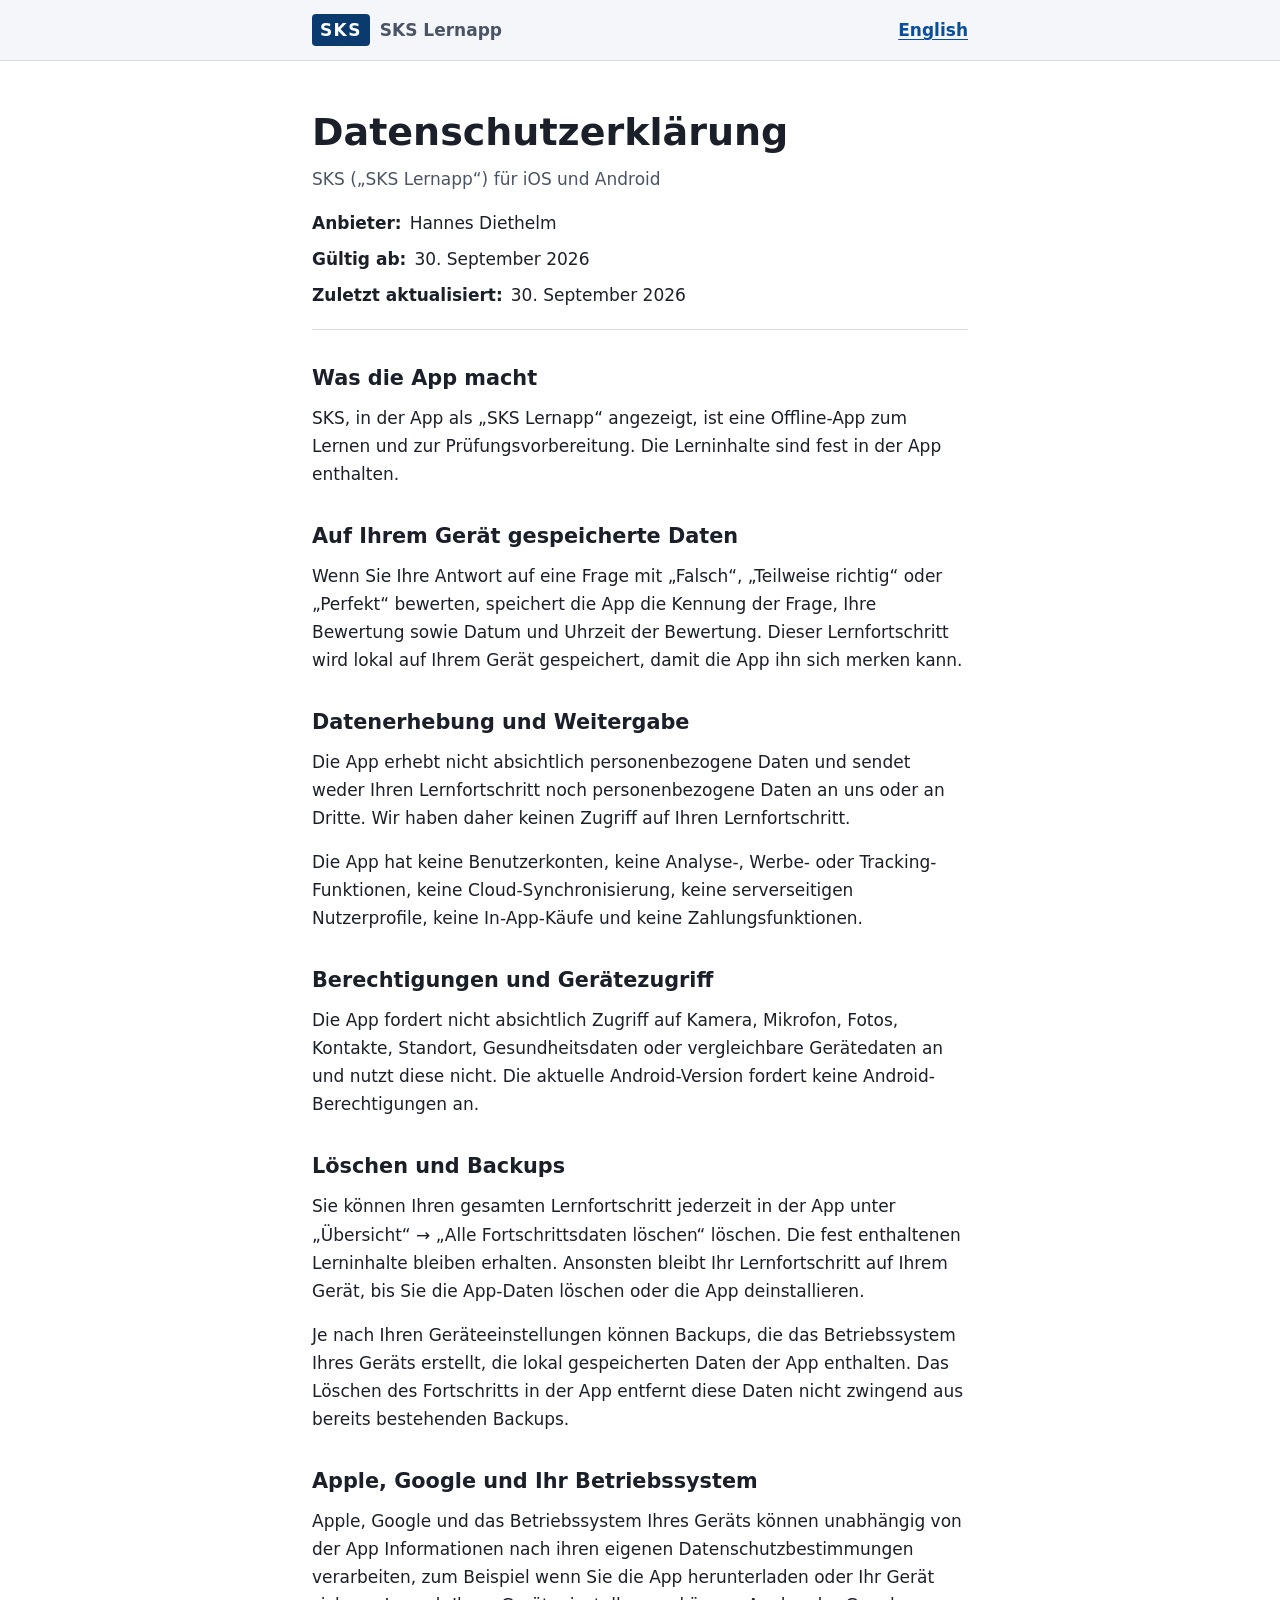
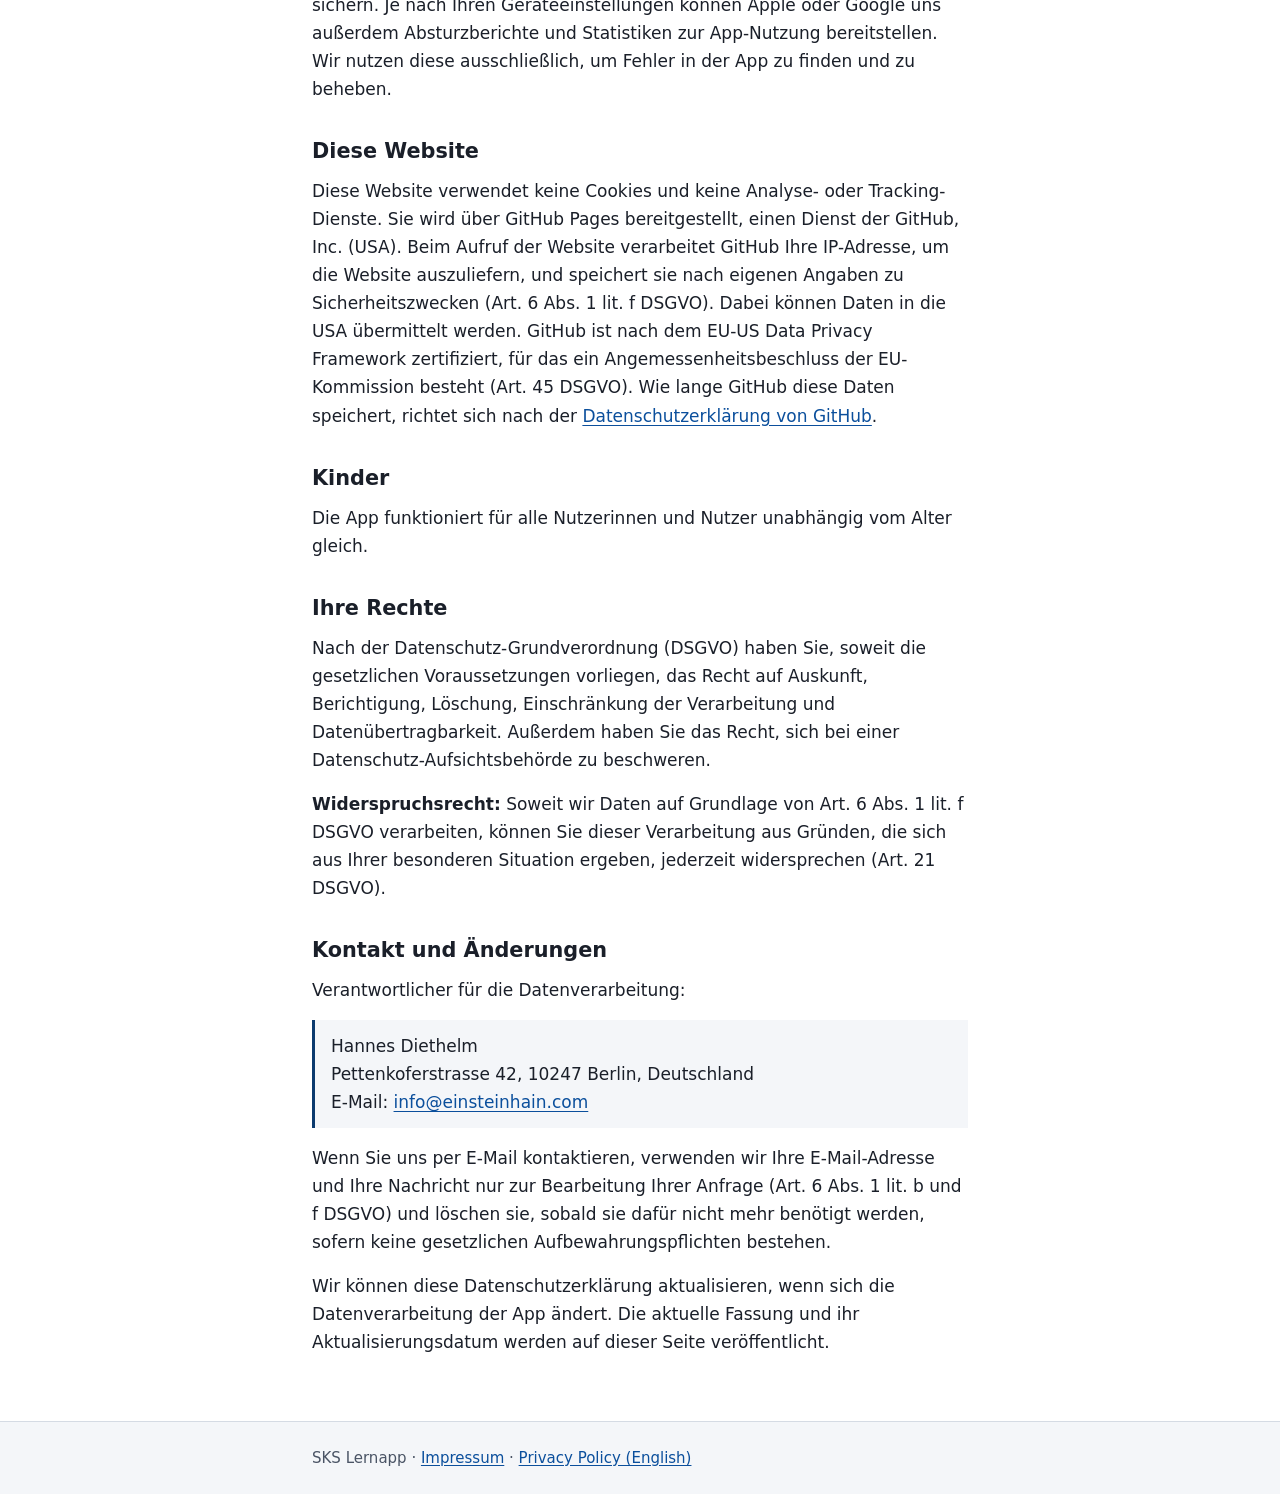
==== datenschutz/index.html @ 42d73af1 "new email contact" ====
<!doctype html>
<html lang="de">
<head>
  <meta charset="utf-8">
  <meta name="viewport" content="width=device-width, initial-scale=1">
  <meta http-equiv="Content-Security-Policy" content="default-src 'none'; style-src 'self'; img-src 'self'; base-uri 'none'; form-action 'none'">
  <meta name="referrer" content="no-referrer">
  <meta name="color-scheme" content="light dark">
  <title>Datenschutzerklärung – SKS Lernapp</title>
  <meta name="description" content="Datenschutzerklärung der SKS Lernapp (SKS) für iOS und Android, einer Offline-Lern-App, die den Lernfortschritt nur lokal auf dem Gerät speichert.">
  <link rel="canonical" href="https://einsteinhain.com/sks/datenschutz/">
  <link rel="alternate" hreflang="de" href="https://einsteinhain.com/sks/datenschutz/">
  <link rel="alternate" hreflang="en" href="https://einsteinhain.com/sks/privacy-policy/">
  <link rel="alternate" hreflang="x-default" href="https://einsteinhain.com/sks/datenschutz/">
  <link rel="icon" type="image/png" sizes="32x32" href="../icons/favicon-32.png">
  <link rel="icon" type="image/png" sizes="192x192" href="../icons/icon-192.png">
  <link rel="apple-touch-icon" href="../icons/apple-touch-icon.png">
  <link rel="stylesheet" href="../css/styles.css">
</head>
<body>
  <a class="skip-link" href="#main">Zum Inhalt springen</a>

  <header class="site-header">
    <div class="container header-row">
      <p class="brand"><span class="brand-mark">SKS</span> <span class="brand-name">SKS Lernapp</span></p>
      <a class="lang-link" href="../privacy-policy/" hreflang="en" lang="en">English</a>
    </div>
  </header>

  <main id="main" class="container">
    <article>
      <header class="doc-header">
        <h1>Datenschutzerklärung</h1>
        <p class="doc-subtitle">SKS („SKS Lernapp“) für iOS und Android</p>
        <dl class="doc-meta">
          <div>
            <dt>Anbieter</dt>
            <dd>Hannes Diethelm</dd>
          </div>
          <div>
            <dt>Gültig ab</dt>
            <dd><time datetime="2026-09-30">30. September 2026</time></dd>
          </div>
          <div>
            <dt>Zuletzt aktualisiert</dt>
            <dd><time datetime="2026-09-30">30. September 2026</time></dd>
          </div>
        </dl>
      </header>

      <section id="app" aria-labelledby="app-heading">
        <h2 id="app-heading">Was die App macht</h2>
        <p>SKS, in der App als „SKS Lernapp“ angezeigt, ist eine Offline-App zum Lernen und zur Prüfungsvorbereitung. Die Lerninhalte sind fest in der App enthalten.</p>
      </section>

      <section id="gespeicherte-daten" aria-labelledby="gespeicherte-daten-heading">
        <h2 id="gespeicherte-daten-heading">Auf Ihrem Gerät gespeicherte Daten</h2>
        <p>Wenn Sie Ihre Antwort auf eine Frage mit „Falsch“, „Teilweise richtig“ oder „Perfekt“ bewerten, speichert die App die Kennung der Frage, Ihre Bewertung sowie Datum und Uhrzeit der Bewertung. Dieser Lernfortschritt wird lokal auf Ihrem Gerät gespeichert, damit die App ihn sich merken kann.</p>
      </section>

      <section id="erhebung" aria-labelledby="erhebung-heading">
        <h2 id="erhebung-heading">Datenerhebung und Weitergabe</h2>
        <p>Die App erhebt nicht absichtlich personenbezogene Daten und sendet weder Ihren Lernfortschritt noch personenbezogene Daten an uns oder an Dritte. Wir haben daher keinen Zugriff auf Ihren Lernfortschritt.</p>
        <p>Die App hat keine Benutzerkonten, keine Analyse-, Werbe- oder Tracking-Funktionen, keine Cloud-Synchronisierung, keine serverseitigen Nutzerprofile, keine In-App-Käufe und keine Zahlungsfunktionen.</p>
      </section>

      <section id="berechtigungen" aria-labelledby="berechtigungen-heading">
        <h2 id="berechtigungen-heading">Berechtigungen und Gerätezugriff</h2>
        <p>Die App fordert nicht absichtlich Zugriff auf Kamera, Mikrofon, Fotos, Kontakte, Standort, Gesundheitsdaten oder vergleichbare Gerätedaten an und nutzt diese nicht. Die aktuelle Android-Version fordert keine Android-Berechtigungen an.</p>
      </section>

      <section id="loeschen" aria-labelledby="loeschen-heading">
        <h2 id="loeschen-heading">Löschen und Backups</h2>
        <p>Sie können Ihren gesamten Lernfortschritt jederzeit in der App unter „Übersicht“ → „Alle Fortschrittsdaten löschen“ löschen. Die fest enthaltenen Lerninhalte bleiben erhalten. Ansonsten bleibt Ihr Lernfortschritt auf Ihrem Gerät, bis Sie die App-Daten löschen oder die App deinstallieren.</p>
        <p>Je nach Ihren Geräteeinstellungen können Backups, die das Betriebssystem Ihres Geräts erstellt, die lokal gespeicherten Daten der App enthalten. Das Löschen des Fortschritts in der App entfernt diese Daten nicht zwingend aus bereits bestehenden Backups.</p>
      </section>

      <section id="plattformen" aria-labelledby="plattformen-heading">
        <h2 id="plattformen-heading">Apple, Google und Ihr Betriebssystem</h2>
        <p>Apple, Google und das Betriebssystem Ihres Geräts können unabhängig von der App Informationen nach ihren eigenen Datenschutzbestimmungen verarbeiten, zum Beispiel wenn Sie die App herunterladen oder Ihr Gerät sichern. Je nach Ihren Geräteeinstellungen können Apple oder Google uns außerdem Absturzberichte und Statistiken zur App-Nutzung bereitstellen. Wir nutzen diese ausschließlich, um Fehler in der App zu finden und zu beheben.</p>
      </section>

      <section id="website" aria-labelledby="website-heading">
        <h2 id="website-heading">Diese Website</h2>
        <p>Diese Website verwendet keine Cookies und keine Analyse- oder Tracking-Dienste. Sie wird über GitHub Pages bereitgestellt, einen Dienst der GitHub, Inc. (USA). Beim Aufruf der Website verarbeitet GitHub Ihre IP-Adresse, um die Website auszuliefern, und speichert sie nach eigenen Angaben zu Sicherheitszwecken (Art. 6 Abs. 1 lit. f DSGVO). Dabei können Daten in die USA übermittelt werden. GitHub ist nach dem EU-US Data Privacy Framework zertifiziert, für das ein Angemessenheitsbeschluss der EU-Kommission besteht (Art. 45 DSGVO). Wie lange GitHub diese Daten speichert, richtet sich nach der <a href="https://docs.github.com/de/site-policy/privacy-policies/github-general-privacy-statement" hreflang="de">Datenschutzerklärung von GitHub</a>.</p>
      </section>

      <section id="kinder" aria-labelledby="kinder-heading">
        <h2 id="kinder-heading">Kinder</h2>
        <p>Die App funktioniert für alle Nutzerinnen und Nutzer unabhängig vom Alter gleich.</p>
      </section>

      <section id="rechte" aria-labelledby="rechte-heading">
        <h2 id="rechte-heading">Ihre Rechte</h2>
        <p>Nach der Datenschutz-Grundverordnung (DSGVO) haben Sie, soweit die gesetzlichen Voraussetzungen vorliegen, das Recht auf Auskunft, Berichtigung, Löschung, Einschränkung der Verarbeitung und Datenübertragbarkeit. Außerdem haben Sie das Recht, sich bei einer Datenschutz-Aufsichtsbehörde zu beschweren.</p>
        <p><strong>Widerspruchsrecht:</strong> Soweit wir Daten auf Grundlage von Art. 6 Abs. 1 lit. f DSGVO verarbeiten, können Sie dieser Verarbeitung aus Gründen, die sich aus Ihrer besonderen Situation ergeben, jederzeit widersprechen (Art. 21 DSGVO).</p>
      </section>

      <section id="kontakt" aria-labelledby="kontakt-heading">
        <h2 id="kontakt-heading">Kontakt und Änderungen</h2>
        <p>Verantwortlicher für die Datenverarbeitung:</p>
        <address>
          Hannes Diethelm<br>
          Pettenkoferstrasse 42, 10247 Berlin, Deutschland<br>
          E-Mail: <a href="mailto:info@einsteinhain.com">info@einsteinhain.com</a>
        </address>
        <p>Wenn Sie uns per E-Mail kontaktieren, verwenden wir Ihre E-Mail-Adresse und Ihre Nachricht nur zur Bearbeitung Ihrer Anfrage (Art. 6 Abs. 1 lit. b und f DSGVO) und löschen sie, sobald sie dafür nicht mehr benötigt werden, sofern keine gesetzlichen Aufbewahrungspflichten bestehen.</p>
        <p>Wir können diese Datenschutzerklärung aktualisieren, wenn sich die Datenverarbeitung der App ändert. Die aktuelle Fassung und ihr Aktualisierungsdatum werden auf dieser Seite veröffentlicht.</p>
      </section>
    </article>
  </main>

  <footer class="site-footer">
    <div class="container">
      <p>SKS Lernapp · <a href="../impressum/">Impressum</a> · <a href="../privacy-policy/" hreflang="en" lang="en">Privacy Policy (English)</a></p>
    </div>
  </footer>
</body>
</html>
---- css/styles.css ----
/* SKS privacy-policy site: system fonts only, no external resources. */

:root {
  --bg: #ffffff;
  --surface: #f4f6f9;
  --text: #1a1f29;
  --muted: #4a5465;
  --border: #d5dbe4;
  --accent: #0b3a6e;
  --accent-contrast: #ffffff;
  --link: #0b4f9c;
  --focus: #b35c00;
  --placeholder-bg: #fff1a8;
  --placeholder-text: #3d3100;
  color-scheme: light dark;
}

@media (prefers-color-scheme: dark) {
  :root {
    --bg: #11151c;
    --surface: #1a2029;
    --text: #e6e9ef;
    --muted: #a9b2c1;
    --border: #2e3744;
    --accent: #8fbef2;
    --accent-contrast: #0b1522;
    --link: #9cc8ff;
    --focus: #ffb35c;
    --placeholder-bg: #5a4a00;
    --placeholder-text: #fff6c4;
  }
}

*,
*::before,
*::after {
  box-sizing: border-box;
}

html {
  -webkit-text-size-adjust: 100%;
  text-size-adjust: 100%;
}

body {
  margin: 0;
  background: var(--bg);
  color: var(--text);
  font-family: system-ui, -apple-system, "Segoe UI", Roboto, "Helvetica Neue", Arial, sans-serif;
  font-size: 1.0625rem;
  line-height: 1.65;
  overflow-wrap: break-word;
}

.container {
  width: 100%;
  max-width: 44rem;
  margin: 0 auto;
  padding: 0 1rem;
}

/* Skip link */
.skip-link {
  position: absolute;
  left: 1rem;
  top: -3rem;
  padding: 0.5rem 0.75rem;
  background: var(--accent);
  color: var(--accent-contrast);
  border-radius: 0.25rem;
  z-index: 10;
}

.skip-link:focus {
  top: 0.5rem;
}

/* Header */
.site-header {
  border-bottom: 1px solid var(--border);
  background: var(--surface);
}

.header-row {
  display: flex;
  align-items: center;
  justify-content: space-between;
  gap: 1rem;
}

.lang-link {
  font-weight: 600;
  padding: 0.5rem 0;
}

.doc-note {
  margin: 1rem 0 0;
  color: var(--muted);
  font-size: 0.9375rem;
}

.brand {
  margin: 0;
  padding: 0.875rem 0;
  display: flex;
  align-items: center;
  gap: 0.625rem;
  font-weight: 600;
}

.brand-mark {
  display: inline-block;
  padding: 0.125rem 0.5rem;
  border-radius: 0.25rem;
  background: var(--accent);
  color: var(--accent-contrast);
  letter-spacing: 0.08em;
  font-weight: 700;
}

.brand-name {
  color: var(--muted);
}

/* Document (main.container so .container's padding reset doesn't override it) */
main.container {
  padding-top: 2rem;
  padding-bottom: 3rem;
}

h1,
h2 {
  line-height: 1.25;
  color: var(--text);
}

h1 {
  font-size: 2rem;
  margin: 0 0 0.5rem;
}

h2 {
  font-size: 1.3rem;
  margin: 2.25rem 0 0.75rem;
  scroll-margin-top: 1rem;
}

p,
ul,
ol,
address {
  margin: 0 0 1rem;
}

ul,
ol {
  padding-left: 1.5rem;
}

li + li {
  margin-top: 0.25rem;
}

address {
  font-style: normal;
  padding: 0.75rem 1rem;
  border-left: 3px solid var(--accent);
  background: var(--surface);
}

a {
  color: var(--link);
  text-underline-offset: 0.15em;
}

a:focus-visible {
  outline: 3px solid var(--focus);
  outline-offset: 2px;
  border-radius: 2px;
}

.doc-header {
  padding-bottom: 1.25rem;
  border-bottom: 1px solid var(--border);
}

.doc-subtitle {
  color: var(--muted);
}

.doc-meta {
  display: grid;
  gap: 0.5rem;
  margin: 1rem 0 0;
}

.doc-meta div {
  display: flex;
  flex-wrap: wrap;
  gap: 0 0.5rem;
}

.doc-meta dt {
  font-weight: 600;
}

.doc-meta dt::after {
  content: ":";
}

.doc-meta dd {
  margin: 0;
}

/* Placeholders that must be replaced before publication */
mark.placeholder {
  background: var(--placeholder-bg);
  color: var(--placeholder-text);
  padding: 0 0.25em;
  border-radius: 0.2em;
  font-weight: 600;
}

/* Footer */
.site-footer {
  border-top: 1px solid var(--border);
  background: var(--surface);
  color: var(--muted);
  font-size: 0.9375rem;
  padding: 1.25rem 0;
}

.site-footer p {
  margin: 0.25rem 0;
}

/* Landing page */
.landing-icon {
  display: block;
  width: 96px;
  height: 96px;
  margin-bottom: 1rem;
  border-radius: 22px;
}

.link-list {
  list-style: none;
  margin: 1.5rem 0 0;
  padding: 0;
}

.link-list li {
  padding: 1rem 1.25rem;
  background: var(--surface);
  border: 1px solid var(--border);
  border-radius: 0.375rem;
}

.link-list li + li {
  margin-top: 0.75rem;
}

.link-list a {
  display: block;
  font-size: 1.125rem;
  font-weight: 600;
}

.link-list span {
  color: var(--muted);
  font-size: 0.9375rem;
}

/* Larger screens */
@media (min-width: 40rem) {
  .container {
    padding: 0 1.5rem;
  }

  h1 {
    font-size: 2.375rem;
  }

  main.container {
    padding-top: 3rem;
  }
}

@media print {
  .site-header,
  .skip-link {
    display: none;
  }

  body {
    font-size: 11pt;
    color: #000;
    background: #fff;
  }
}
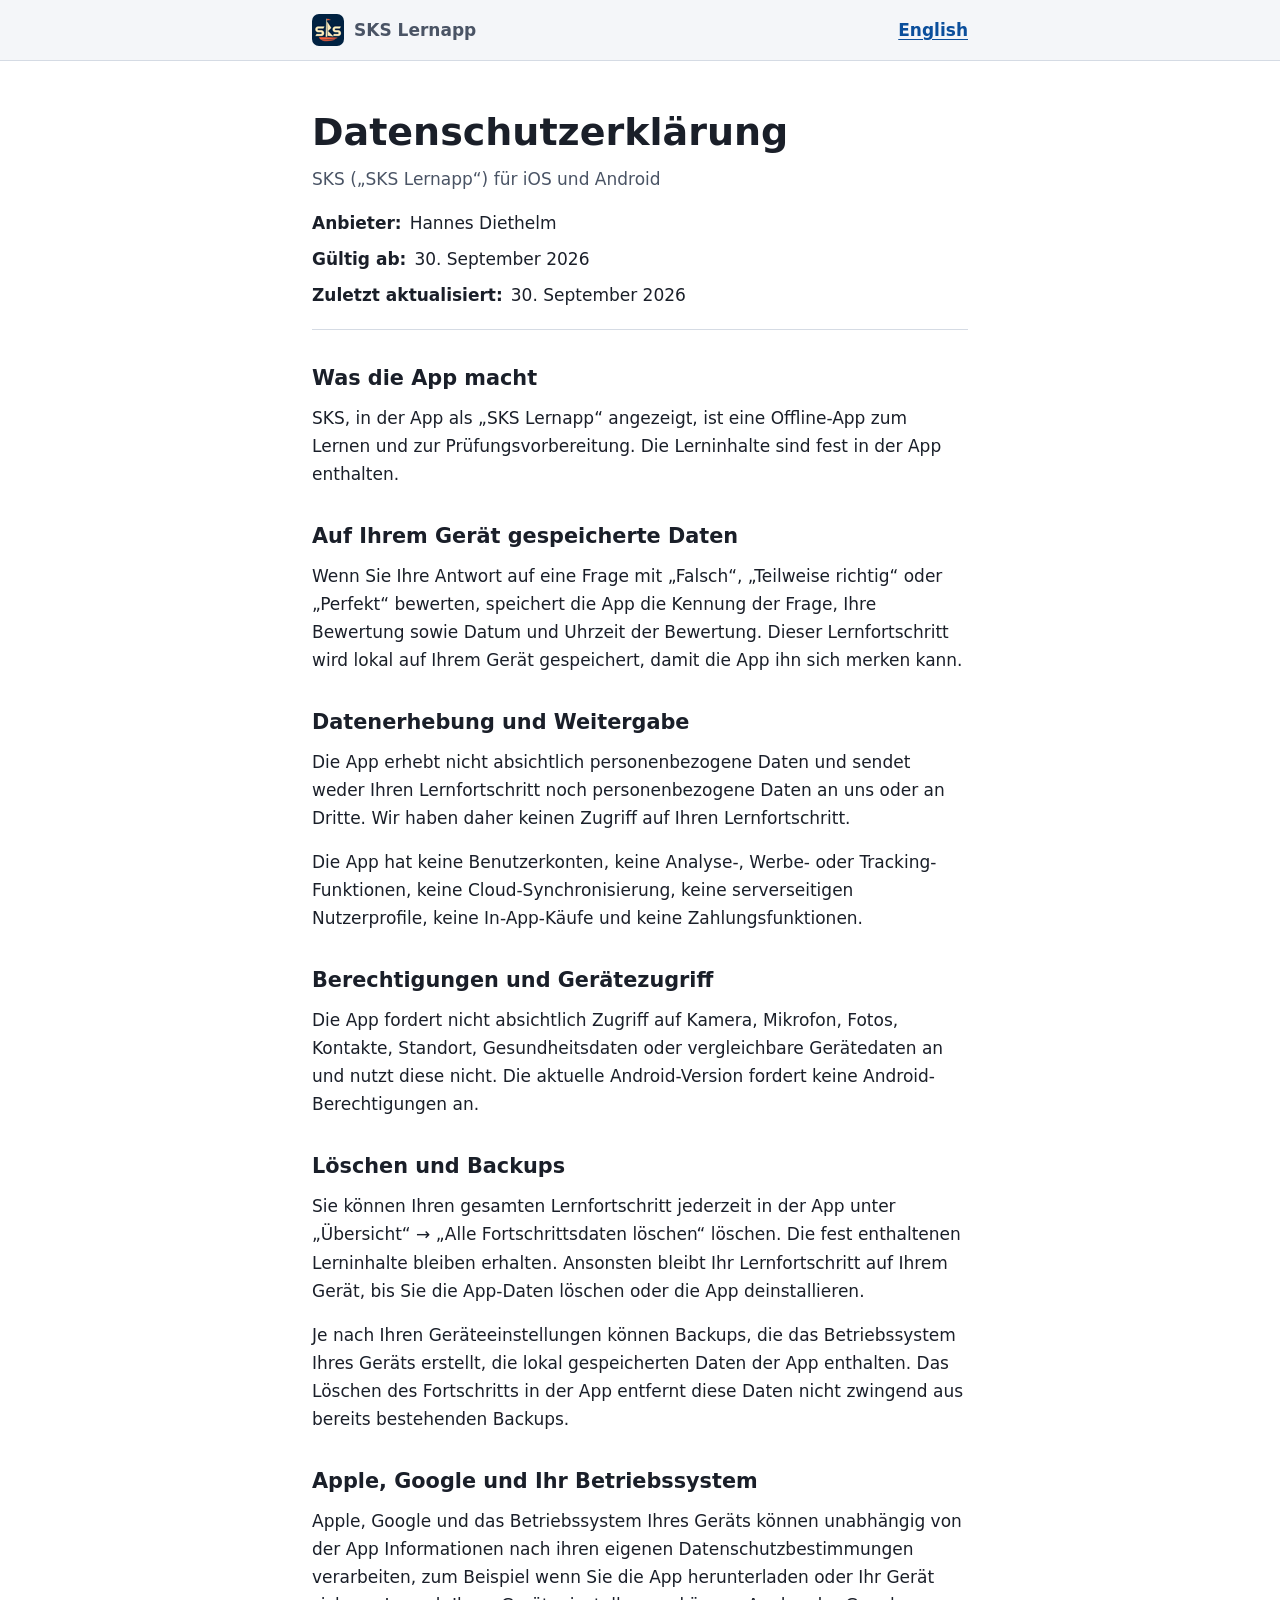
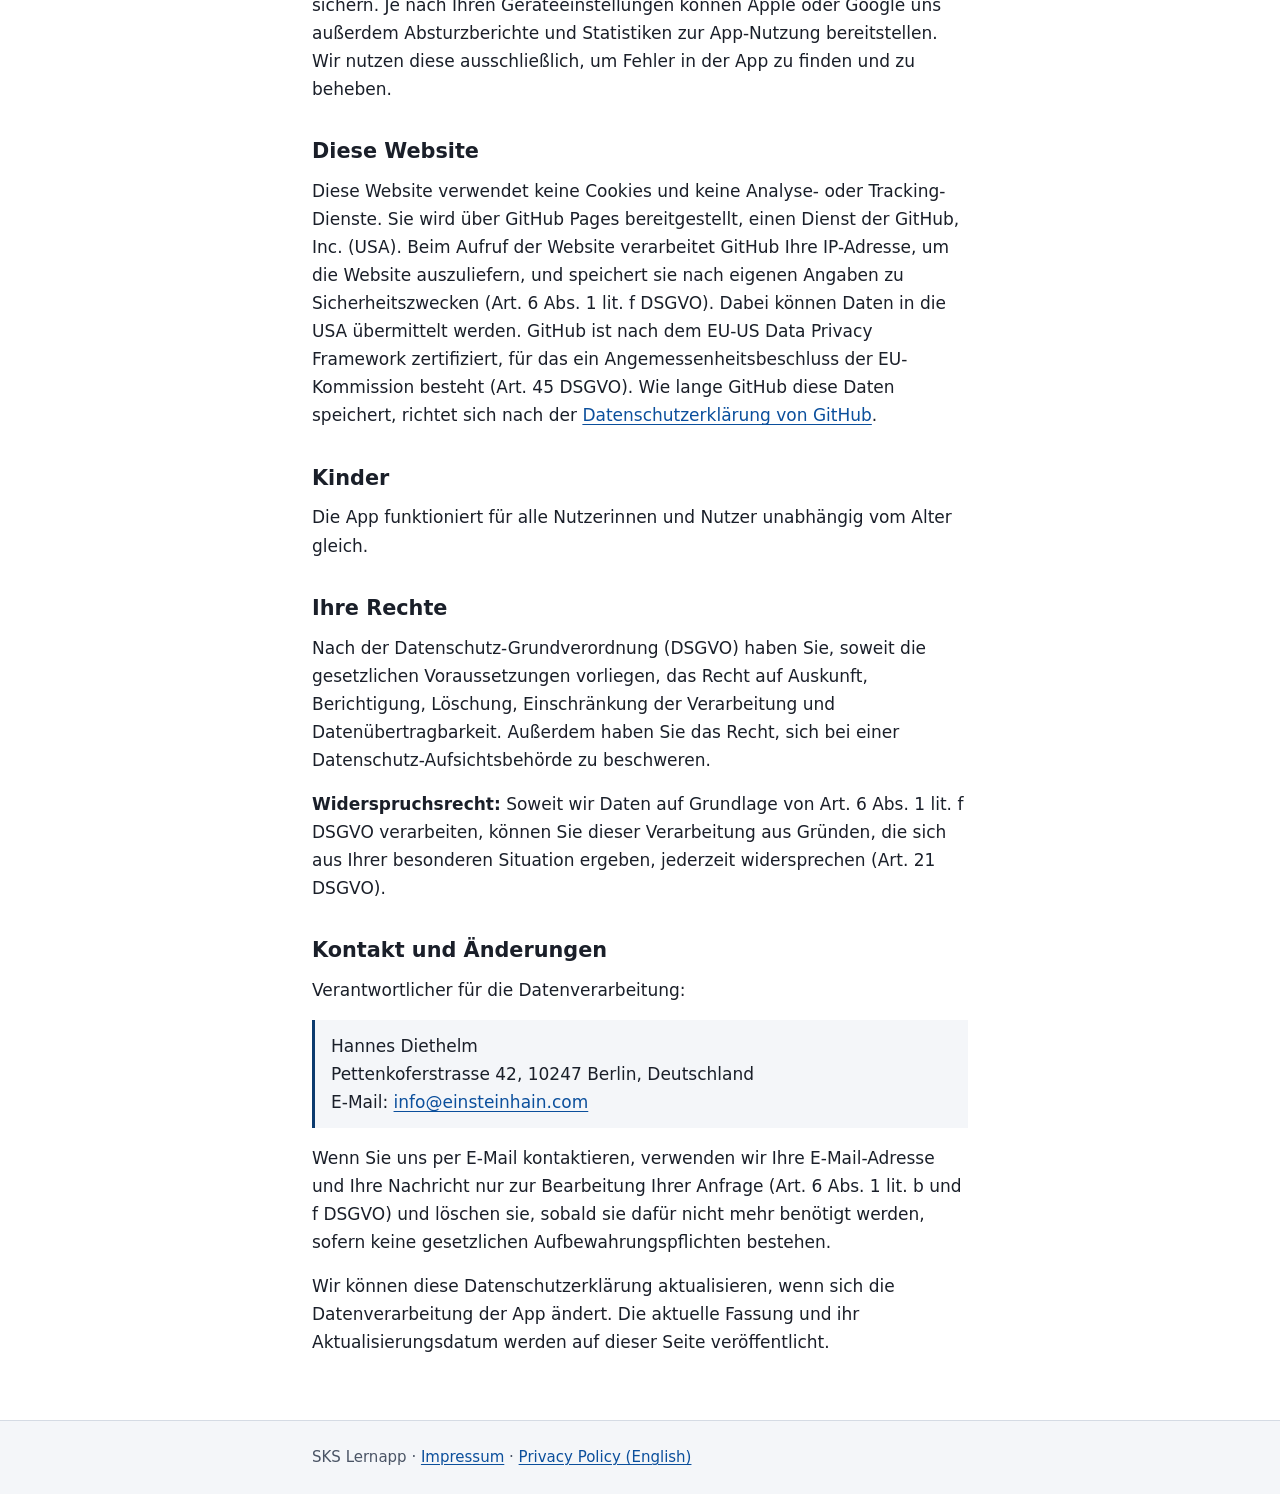
==== commit 2209efc8: "change logo and landing page" ====
--- a/datenschutz/index.html
+++ b/datenschutz/index.html
@@ -22,7 +22,7 @@
 
   <header class="site-header">
     <div class="container header-row">
-      <p class="brand"><span class="brand-mark">SKS</span> <span class="brand-name">SKS Lernapp</span></p>
+      <p class="brand"><img class="brand-logo" src="../icons/favicon-32.png" srcset="../icons/favicon-32.png 1x, ../icons/icon-192.png 2x" width="32" height="32" alt=""> <span class="brand-name">SKS Lernapp</span></p>
       <a class="lang-link" href="../privacy-policy/" hreflang="en" lang="en">English</a>
     </div>
   </header>
--- a/css/styles.css
+++ b/css/styles.css
@@ -108,14 +108,11 @@
   font-weight: 600;
 }
 
-.brand-mark {
-  display: inline-block;
-  padding: 0.125rem 0.5rem;
-  border-radius: 0.25rem;
-  background: var(--accent);
-  color: var(--accent-contrast);
-  letter-spacing: 0.08em;
-  font-weight: 700;
+.brand-logo {
+  display: block;
+  width: 32px;
+  height: 32px;
+  border-radius: 7px;
 }
 
 .brand-name {
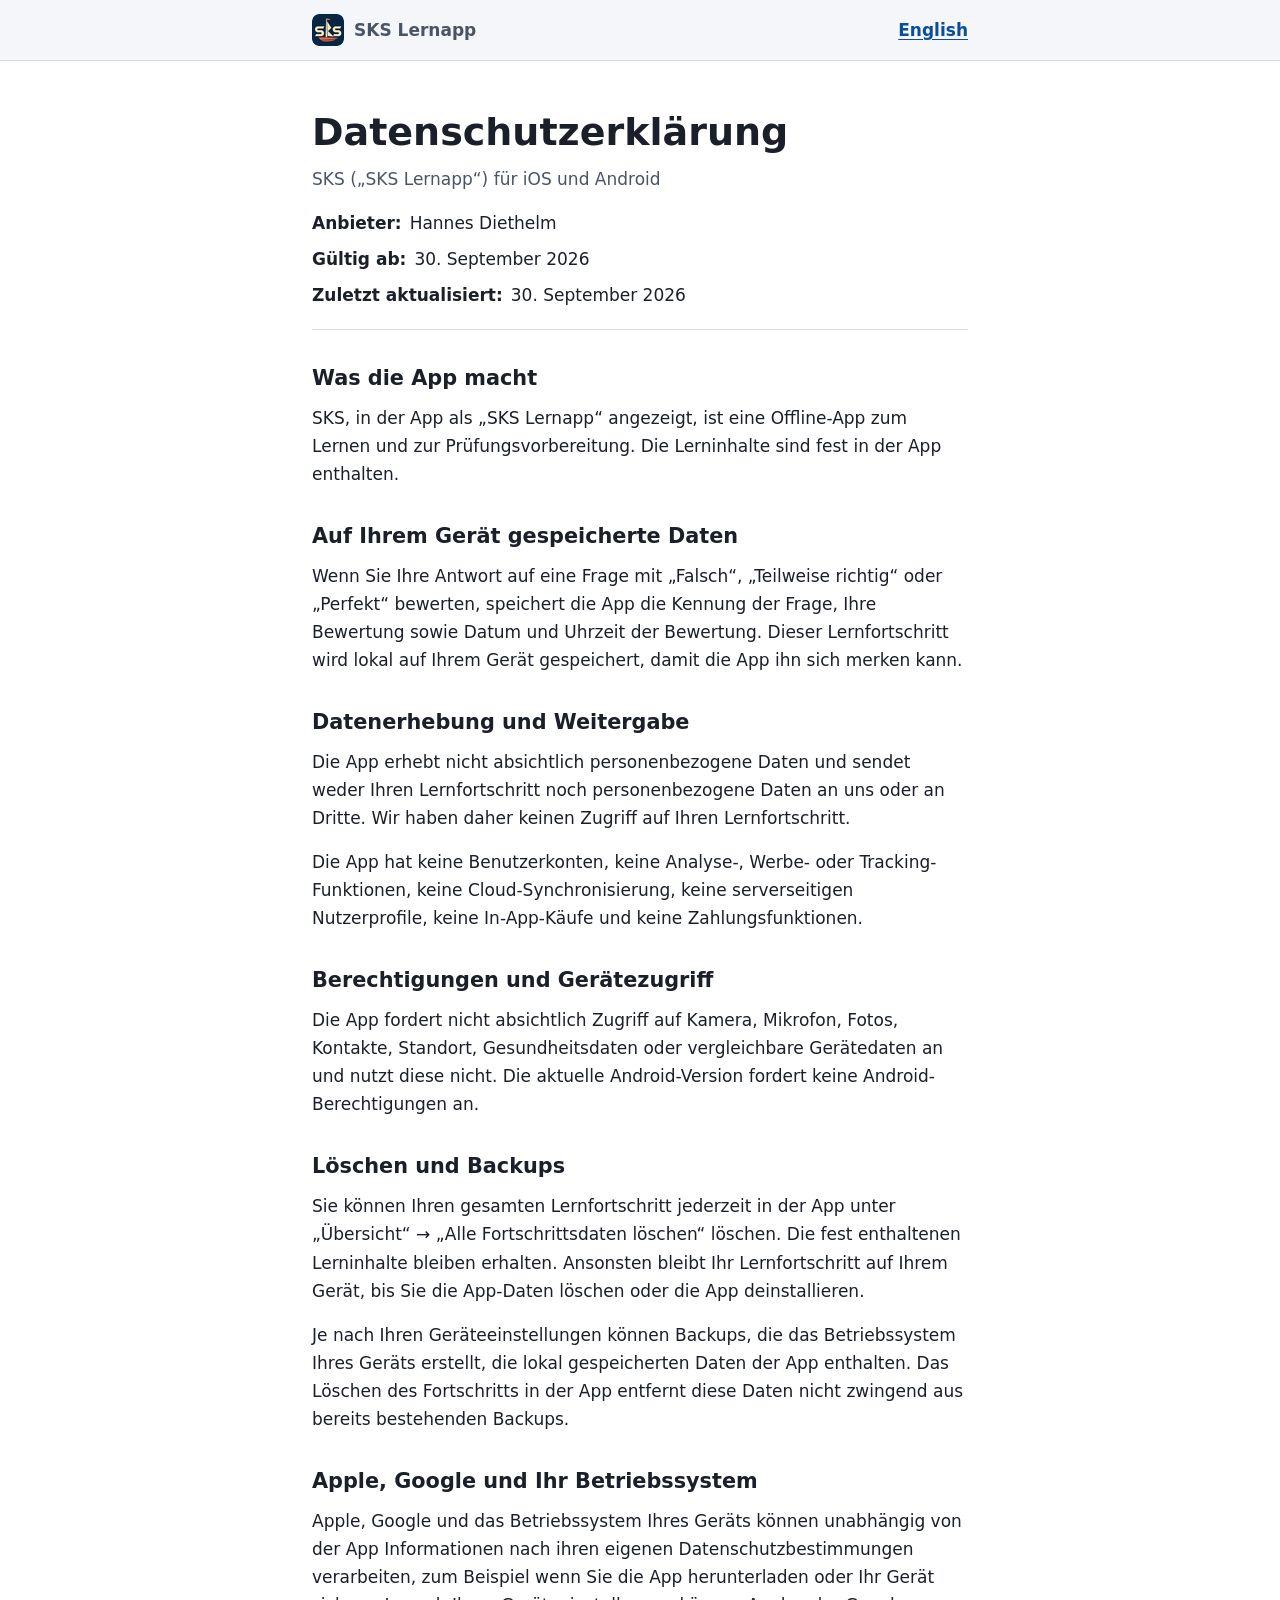
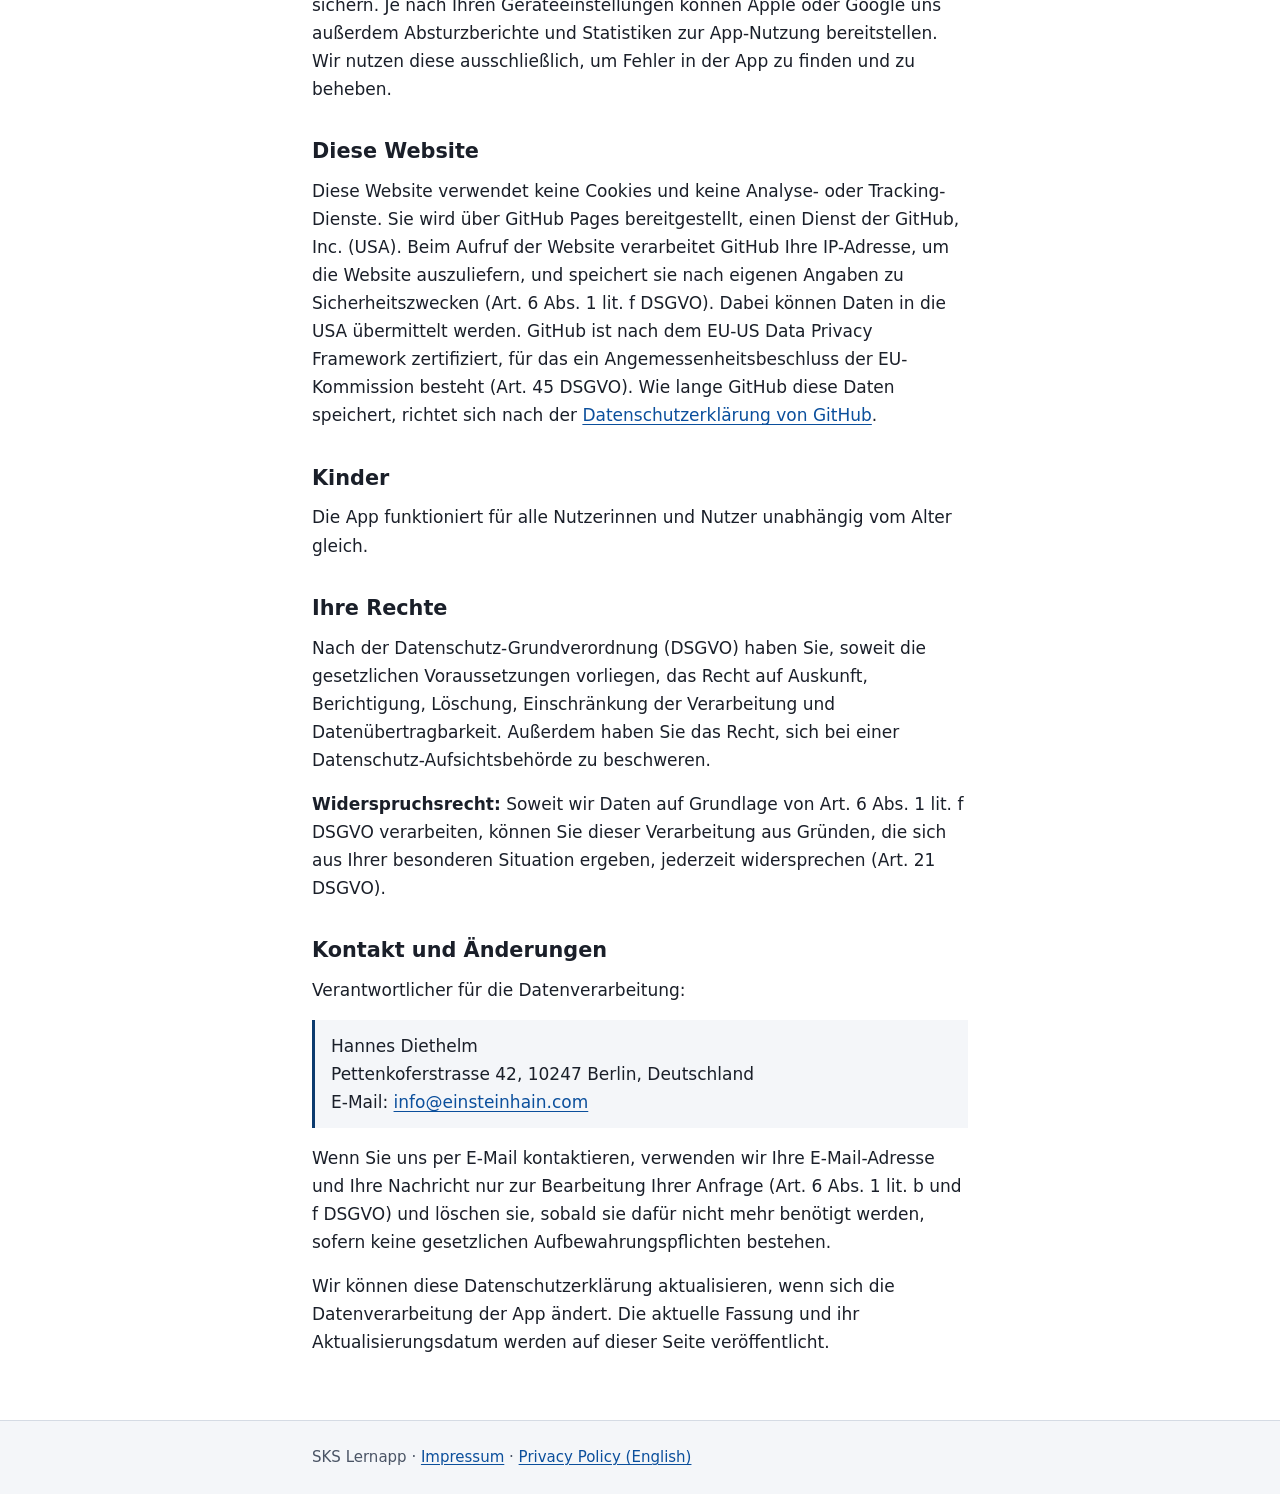
==== commit f10aa8c3: "Use rounded favicons with transparent corners for browser tabs Co-Authored-By: Claude Opus 5.5 <nore" ====
--- a/datenschutz/index.html
+++ b/datenschutz/index.html
@@ -13,7 +13,7 @@
   <link rel="alternate" hreflang="en" href="https://einsteinhain.com/sks/privacy-policy/">
   <link rel="alternate" hreflang="x-default" href="https://einsteinhain.com/sks/datenschutz/">
   <link rel="icon" type="image/png" sizes="32x32" href="../icons/favicon-32.png">
-  <link rel="icon" type="image/png" sizes="192x192" href="../icons/icon-192.png">
+  <link rel="icon" type="image/png" sizes="16x16" href="../icons/favicon-16.png">
   <link rel="apple-touch-icon" href="../icons/apple-touch-icon.png">
   <link rel="stylesheet" href="../css/styles.css">
 </head>
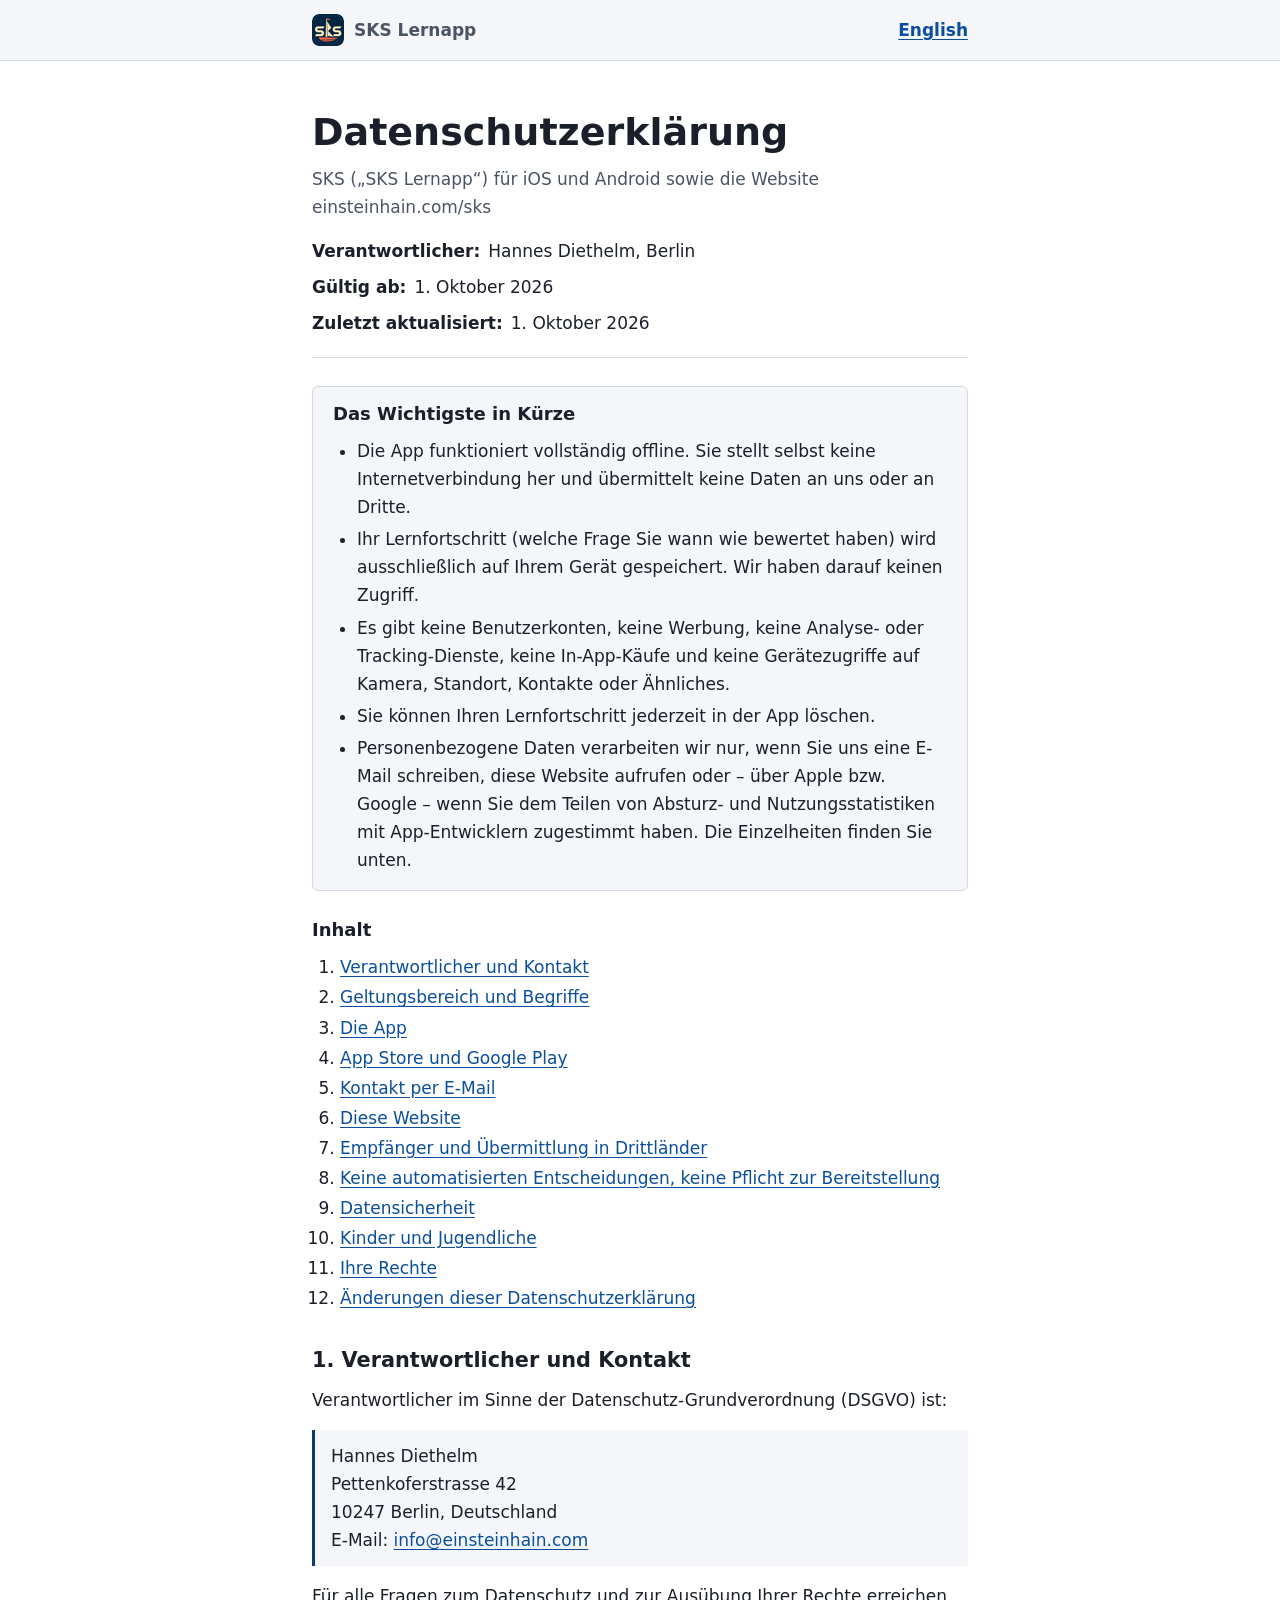
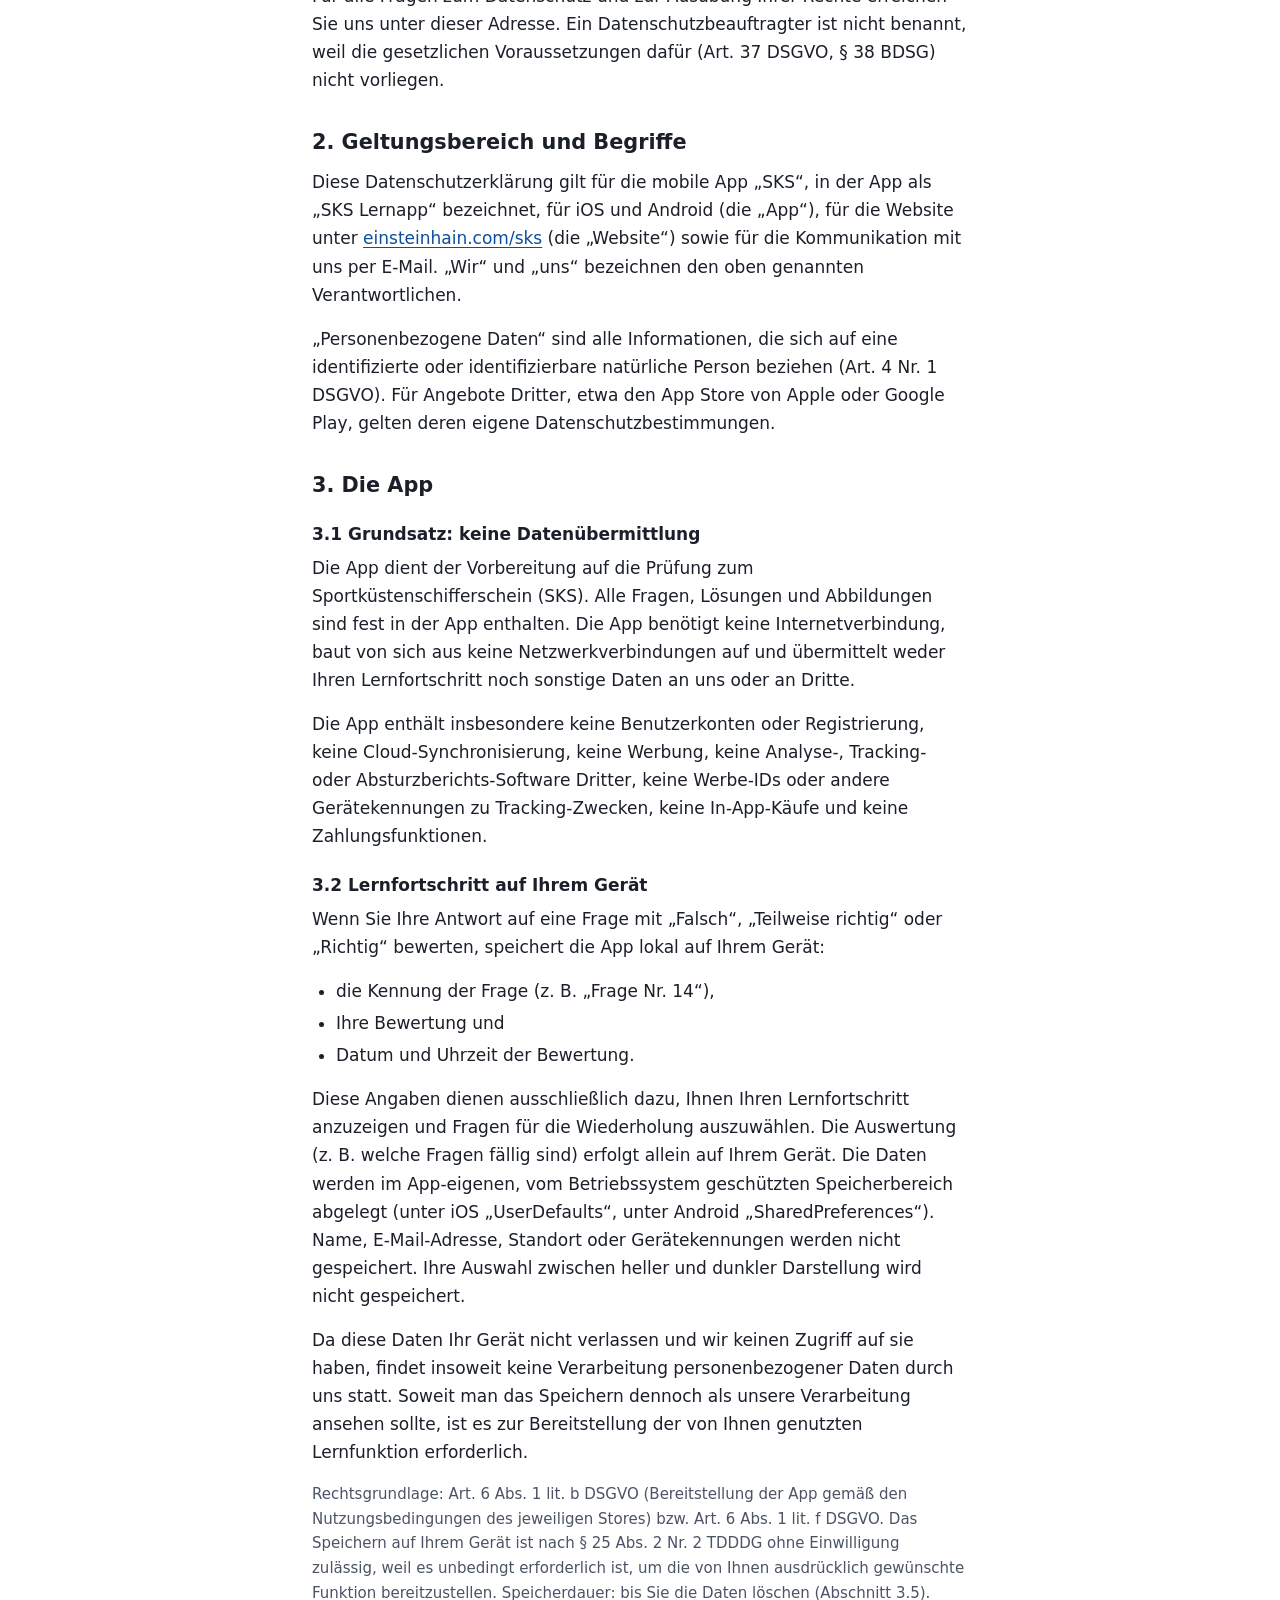
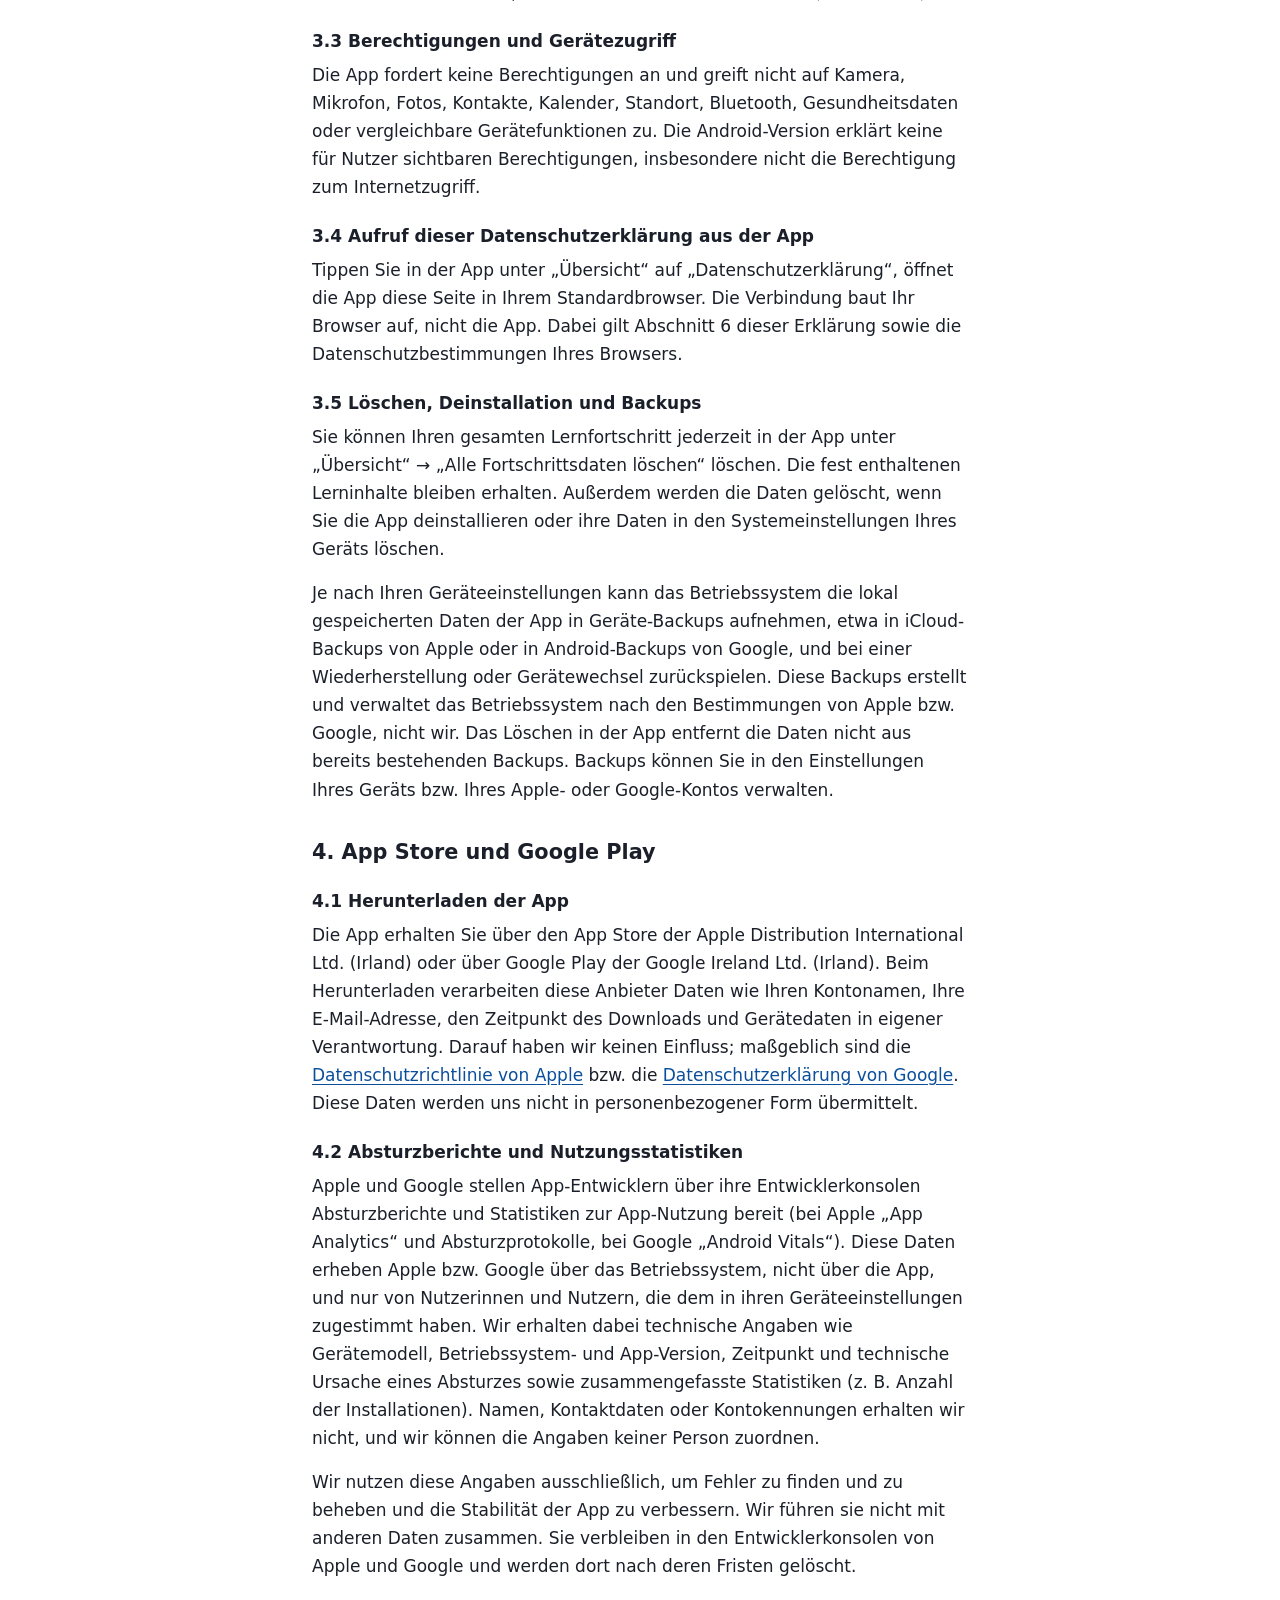
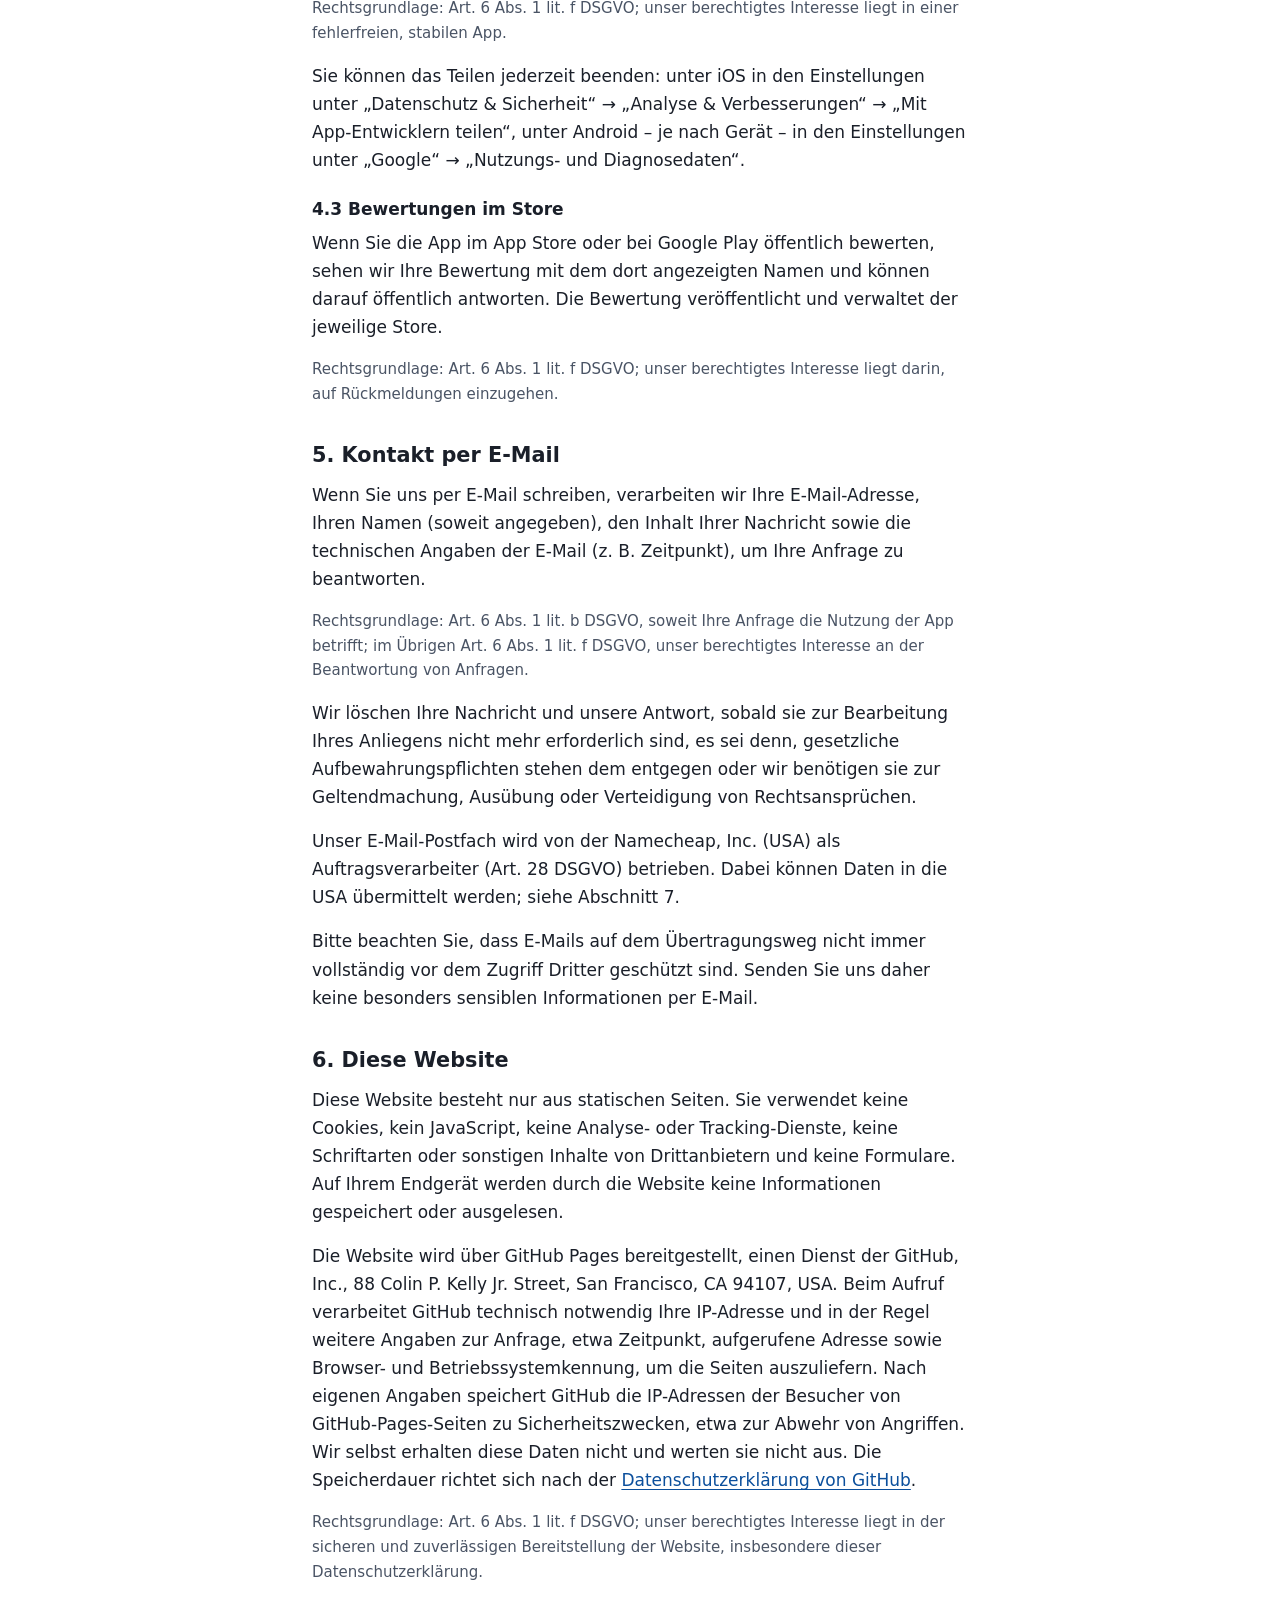
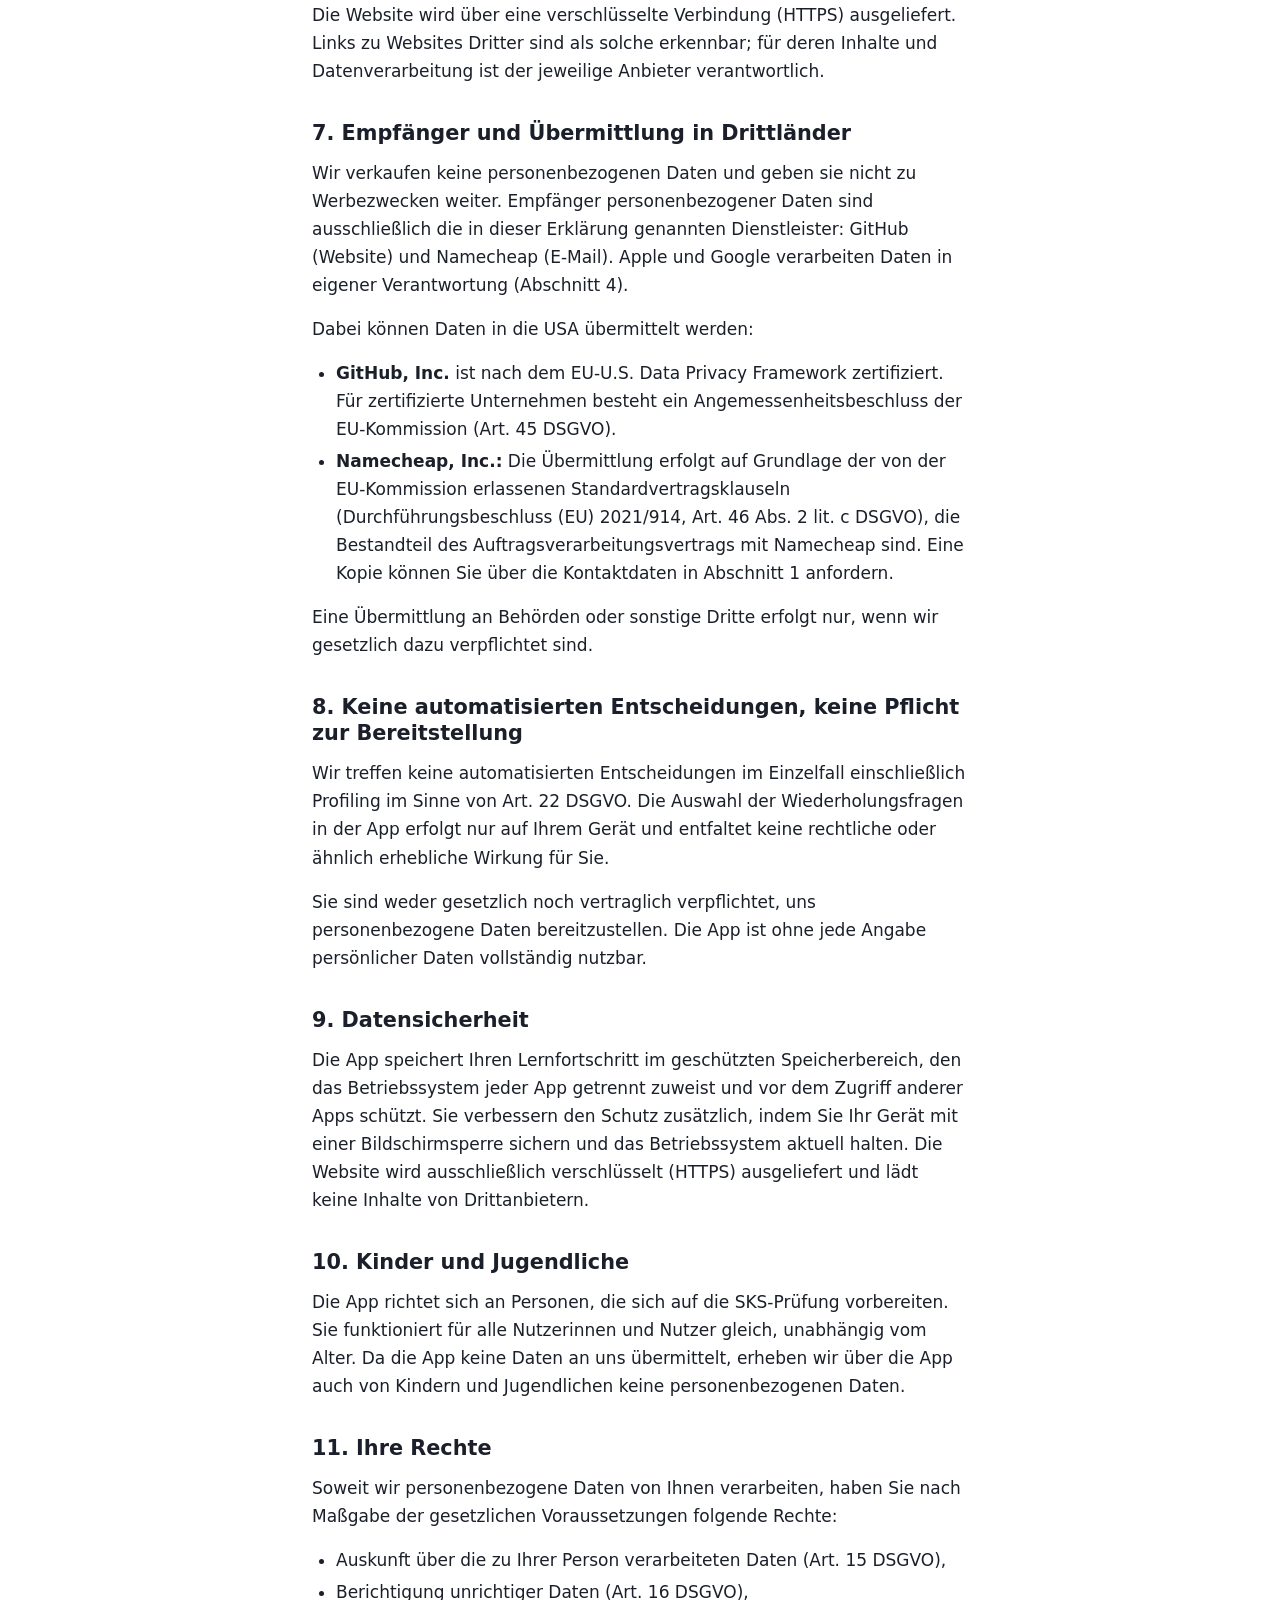
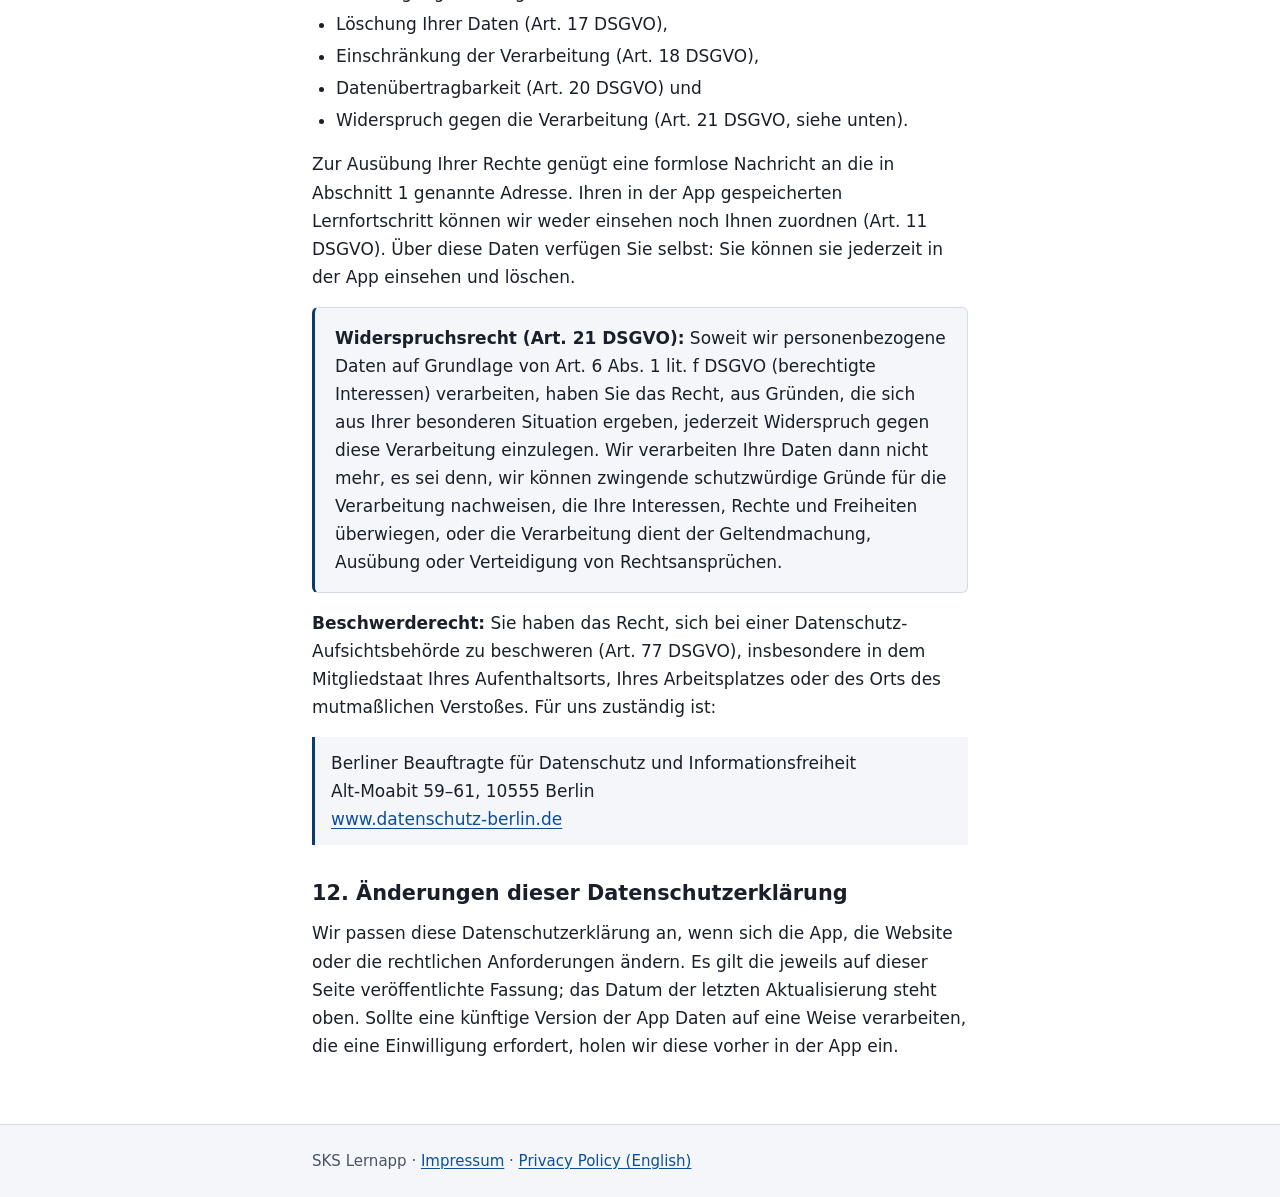
==== commit 8473c678: "Rewrite privacy policy as a full GDPR Art. 13 notice Restructure the German policy and its English t" ====
--- a/datenschutz/index.html
+++ b/datenschutz/index.html
@@ -31,81 +31,188 @@
     <article>
       <header class="doc-header">
         <h1>Datenschutzerklärung</h1>
-        <p class="doc-subtitle">SKS („SKS Lernapp“) für iOS und Android</p>
+        <p class="doc-subtitle">SKS („SKS Lernapp“) für iOS und Android sowie die Website einsteinhain.com/sks</p>
         <dl class="doc-meta">
           <div>
-            <dt>Anbieter</dt>
-            <dd>Hannes Diethelm</dd>
+            <dt>Verantwortlicher</dt>
+            <dd>Hannes Diethelm, Berlin</dd>
           </div>
           <div>
             <dt>Gültig ab</dt>
-            <dd><time datetime="2026-09-30">30. September 2026</time></dd>
+            <dd><time datetime="2026-10-01">1. Oktober 2026</time></dd>
           </div>
           <div>
             <dt>Zuletzt aktualisiert</dt>
-            <dd><time datetime="2026-09-30">30. September 2026</time></dd>
+            <dd><time datetime="2026-10-01">1. Oktober 2026</time></dd>
           </div>
         </dl>
       </header>
 
-      <section id="app" aria-labelledby="app-heading">
-        <h2 id="app-heading">Was die App macht</h2>
-        <p>SKS, in der App als „SKS Lernapp“ angezeigt, ist eine Offline-App zum Lernen und zur Prüfungsvorbereitung. Die Lerninhalte sind fest in der App enthalten.</p>
-      </section>
-
-      <section id="gespeicherte-daten" aria-labelledby="gespeicherte-daten-heading">
-        <h2 id="gespeicherte-daten-heading">Auf Ihrem Gerät gespeicherte Daten</h2>
-        <p>Wenn Sie Ihre Antwort auf eine Frage mit „Falsch“, „Teilweise richtig“ oder „Perfekt“ bewerten, speichert die App die Kennung der Frage, Ihre Bewertung sowie Datum und Uhrzeit der Bewertung. Dieser Lernfortschritt wird lokal auf Ihrem Gerät gespeichert, damit die App ihn sich merken kann.</p>
-      </section>
-
-      <section id="erhebung" aria-labelledby="erhebung-heading">
-        <h2 id="erhebung-heading">Datenerhebung und Weitergabe</h2>
-        <p>Die App erhebt nicht absichtlich personenbezogene Daten und sendet weder Ihren Lernfortschritt noch personenbezogene Daten an uns oder an Dritte. Wir haben daher keinen Zugriff auf Ihren Lernfortschritt.</p>
-        <p>Die App hat keine Benutzerkonten, keine Analyse-, Werbe- oder Tracking-Funktionen, keine Cloud-Synchronisierung, keine serverseitigen Nutzerprofile, keine In-App-Käufe und keine Zahlungsfunktionen.</p>
-      </section>
-
-      <section id="berechtigungen" aria-labelledby="berechtigungen-heading">
-        <h2 id="berechtigungen-heading">Berechtigungen und Gerätezugriff</h2>
-        <p>Die App fordert nicht absichtlich Zugriff auf Kamera, Mikrofon, Fotos, Kontakte, Standort, Gesundheitsdaten oder vergleichbare Gerätedaten an und nutzt diese nicht. Die aktuelle Android-Version fordert keine Android-Berechtigungen an.</p>
-      </section>
-
-      <section id="loeschen" aria-labelledby="loeschen-heading">
-        <h2 id="loeschen-heading">Löschen und Backups</h2>
-        <p>Sie können Ihren gesamten Lernfortschritt jederzeit in der App unter „Übersicht“ → „Alle Fortschrittsdaten löschen“ löschen. Die fest enthaltenen Lerninhalte bleiben erhalten. Ansonsten bleibt Ihr Lernfortschritt auf Ihrem Gerät, bis Sie die App-Daten löschen oder die App deinstallieren.</p>
-        <p>Je nach Ihren Geräteeinstellungen können Backups, die das Betriebssystem Ihres Geräts erstellt, die lokal gespeicherten Daten der App enthalten. Das Löschen des Fortschritts in der App entfernt diese Daten nicht zwingend aus bereits bestehenden Backups.</p>
-      </section>
-
-      <section id="plattformen" aria-labelledby="plattformen-heading">
-        <h2 id="plattformen-heading">Apple, Google und Ihr Betriebssystem</h2>
-        <p>Apple, Google und das Betriebssystem Ihres Geräts können unabhängig von der App Informationen nach ihren eigenen Datenschutzbestimmungen verarbeiten, zum Beispiel wenn Sie die App herunterladen oder Ihr Gerät sichern. Je nach Ihren Geräteeinstellungen können Apple oder Google uns außerdem Absturzberichte und Statistiken zur App-Nutzung bereitstellen. Wir nutzen diese ausschließlich, um Fehler in der App zu finden und zu beheben.</p>
-      </section>
-
-      <section id="website" aria-labelledby="website-heading">
-        <h2 id="website-heading">Diese Website</h2>
-        <p>Diese Website verwendet keine Cookies und keine Analyse- oder Tracking-Dienste. Sie wird über GitHub Pages bereitgestellt, einen Dienst der GitHub, Inc. (USA). Beim Aufruf der Website verarbeitet GitHub Ihre IP-Adresse, um die Website auszuliefern, und speichert sie nach eigenen Angaben zu Sicherheitszwecken (Art. 6 Abs. 1 lit. f DSGVO). Dabei können Daten in die USA übermittelt werden. GitHub ist nach dem EU-US Data Privacy Framework zertifiziert, für das ein Angemessenheitsbeschluss der EU-Kommission besteht (Art. 45 DSGVO). Wie lange GitHub diese Daten speichert, richtet sich nach der <a href="https://docs.github.com/de/site-policy/privacy-policies/github-general-privacy-statement" hreflang="de">Datenschutzerklärung von GitHub</a>.</p>
-      </section>
-
-      <section id="kinder" aria-labelledby="kinder-heading">
-        <h2 id="kinder-heading">Kinder</h2>
-        <p>Die App funktioniert für alle Nutzerinnen und Nutzer unabhängig vom Alter gleich.</p>
-      </section>
-
-      <section id="rechte" aria-labelledby="rechte-heading">
-        <h2 id="rechte-heading">Ihre Rechte</h2>
-        <p>Nach der Datenschutz-Grundverordnung (DSGVO) haben Sie, soweit die gesetzlichen Voraussetzungen vorliegen, das Recht auf Auskunft, Berichtigung, Löschung, Einschränkung der Verarbeitung und Datenübertragbarkeit. Außerdem haben Sie das Recht, sich bei einer Datenschutz-Aufsichtsbehörde zu beschweren.</p>
-        <p><strong>Widerspruchsrecht:</strong> Soweit wir Daten auf Grundlage von Art. 6 Abs. 1 lit. f DSGVO verarbeiten, können Sie dieser Verarbeitung aus Gründen, die sich aus Ihrer besonderen Situation ergeben, jederzeit widersprechen (Art. 21 DSGVO).</p>
-      </section>
-
-      <section id="kontakt" aria-labelledby="kontakt-heading">
-        <h2 id="kontakt-heading">Kontakt und Änderungen</h2>
-        <p>Verantwortlicher für die Datenverarbeitung:</p>
+      <section class="summary" aria-labelledby="kurz-heading">
+        <h2 id="kurz-heading">Das Wichtigste in Kürze</h2>
+        <ul>
+          <li>Die App funktioniert vollständig offline. Sie stellt selbst keine Internetverbindung her und übermittelt keine Daten an uns oder an Dritte.</li>
+          <li>Ihr Lernfortschritt (welche Frage Sie wann wie bewertet haben) wird ausschließlich auf Ihrem Gerät gespeichert. Wir haben darauf keinen Zugriff.</li>
+          <li>Es gibt keine Benutzerkonten, keine Werbung, keine Analyse- oder Tracking-Dienste, keine In-App-Käufe und keine Gerätezugriffe auf Kamera, Standort, Kontakte oder Ähnliches.</li>
+          <li>Sie können Ihren Lernfortschritt jederzeit in der App löschen.</li>
+          <li>Personenbezogene Daten verarbeiten wir nur, wenn Sie uns eine E-Mail schreiben, diese Website aufrufen oder – über Apple bzw. Google – wenn Sie dem Teilen von Absturz- und Nutzungsstatistiken mit App-Entwicklern zugestimmt haben. Die Einzelheiten finden Sie unten.</li>
+        </ul>
+      </section>
+
+      <nav class="toc" aria-labelledby="toc-heading">
+        <h2 id="toc-heading">Inhalt</h2>
+        <ol>
+          <li><a href="#verantwortlicher">Verantwortlicher und Kontakt</a></li>
+          <li><a href="#geltungsbereich">Geltungsbereich und Begriffe</a></li>
+          <li><a href="#app">Die App</a></li>
+          <li><a href="#stores">App Store und Google Play</a></li>
+          <li><a href="#email">Kontakt per E-Mail</a></li>
+          <li><a href="#website">Diese Website</a></li>
+          <li><a href="#drittland">Empfänger und Übermittlung in Drittländer</a></li>
+          <li><a href="#entscheidungen">Keine automatisierten Entscheidungen, keine Pflicht zur Bereitstellung</a></li>
+          <li><a href="#sicherheit">Datensicherheit</a></li>
+          <li><a href="#kinder">Kinder und Jugendliche</a></li>
+          <li><a href="#rechte">Ihre Rechte</a></li>
+          <li><a href="#aenderungen">Änderungen dieser Datenschutzerklärung</a></li>
+        </ol>
+      </nav>
+
+      <section id="verantwortlicher" aria-labelledby="verantwortlicher-heading">
+        <h2 id="verantwortlicher-heading">1. Verantwortlicher und Kontakt</h2>
+        <p>Verantwortlicher im Sinne der Datenschutz-Grundverordnung (DSGVO) ist:</p>
         <address>
           Hannes Diethelm<br>
-          Pettenkoferstrasse 42, 10247 Berlin, Deutschland<br>
+          Pettenkoferstrasse 42<br>
+          10247 Berlin, Deutschland<br>
           E-Mail: <a href="mailto:info@einsteinhain.com">info@einsteinhain.com</a>
         </address>
-        <p>Wenn Sie uns per E-Mail kontaktieren, verwenden wir Ihre E-Mail-Adresse und Ihre Nachricht nur zur Bearbeitung Ihrer Anfrage (Art. 6 Abs. 1 lit. b und f DSGVO) und löschen sie, sobald sie dafür nicht mehr benötigt werden, sofern keine gesetzlichen Aufbewahrungspflichten bestehen.</p>
-        <p>Wir können diese Datenschutzerklärung aktualisieren, wenn sich die Datenverarbeitung der App ändert. Die aktuelle Fassung und ihr Aktualisierungsdatum werden auf dieser Seite veröffentlicht.</p>
+        <p>Für alle Fragen zum Datenschutz und zur Ausübung Ihrer Rechte erreichen Sie uns unter dieser Adresse. Ein Datenschutzbeauftragter ist nicht benannt, weil die gesetzlichen Voraussetzungen dafür (Art. 37 DSGVO, § 38 BDSG) nicht vorliegen.</p>
+      </section>
+
+      <section id="geltungsbereich" aria-labelledby="geltungsbereich-heading">
+        <h2 id="geltungsbereich-heading">2. Geltungsbereich und Begriffe</h2>
+        <p>Diese Datenschutzerklärung gilt für die mobile App „SKS“, in der App als „SKS Lernapp“ bezeichnet, für iOS und Android (die „App“), für die Website unter <a href="https://einsteinhain.com/sks/">einsteinhain.com/sks</a> (die „Website“) sowie für die Kommunikation mit uns per E-Mail. „Wir“ und „uns“ bezeichnen den oben genannten Verantwortlichen.</p>
+        <p>„Personenbezogene Daten“ sind alle Informationen, die sich auf eine identifizierte oder identifizierbare natürliche Person beziehen (Art. 4 Nr. 1 DSGVO). Für Angebote Dritter, etwa den App Store von Apple oder Google Play, gelten deren eigene Datenschutzbestimmungen.</p>
+      </section>
+
+      <section id="app" aria-labelledby="app-heading">
+        <h2 id="app-heading">3. Die App</h2>
+
+        <h3 id="app-grundsatz">3.1 Grundsatz: keine Datenübermittlung</h3>
+        <p>Die App dient der Vorbereitung auf die Prüfung zum Sportküstenschifferschein (SKS). Alle Fragen, Lösungen und Abbildungen sind fest in der App enthalten. Die App benötigt keine Internetverbindung, baut von sich aus keine Netzwerkverbindungen auf und übermittelt weder Ihren Lernfortschritt noch sonstige Daten an uns oder an Dritte.</p>
+        <p>Die App enthält insbesondere keine Benutzerkonten oder Registrierung, keine Cloud-Synchronisierung, keine Werbung, keine Analyse-, Tracking- oder Absturzberichts-Software Dritter, keine Werbe-IDs oder andere Gerätekennungen zu Tracking-Zwecken, keine In-App-Käufe und keine Zahlungsfunktionen.</p>
+
+        <h3 id="app-fortschritt">3.2 Lernfortschritt auf Ihrem Gerät</h3>
+        <p>Wenn Sie Ihre Antwort auf eine Frage mit „Falsch“, „Teilweise richtig“ oder „Richtig“ bewerten, speichert die App lokal auf Ihrem Gerät:</p>
+        <ul>
+          <li>die Kennung der Frage (z. B. „Frage Nr. 14“),</li>
+          <li>Ihre Bewertung und</li>
+          <li>Datum und Uhrzeit der Bewertung.</li>
+        </ul>
+        <p>Diese Angaben dienen ausschließlich dazu, Ihnen Ihren Lernfortschritt anzuzeigen und Fragen für die Wiederholung auszuwählen. Die Auswertung (z. B. welche Fragen fällig sind) erfolgt allein auf Ihrem Gerät. Die Daten werden im App-eigenen, vom Betriebssystem geschützten Speicherbereich abgelegt (unter iOS „UserDefaults“, unter Android „SharedPreferences“). Name, E-Mail-Adresse, Standort oder Gerätekennungen werden nicht gespeichert. Ihre Auswahl zwischen heller und dunkler Darstellung wird nicht gespeichert.</p>
+        <p>Da diese Daten Ihr Gerät nicht verlassen und wir keinen Zugriff auf sie haben, findet insoweit keine Verarbeitung personenbezogener Daten durch uns statt. Soweit man das Speichern dennoch als unsere Verarbeitung ansehen sollte, ist es zur Bereitstellung der von Ihnen genutzten Lernfunktion erforderlich.</p>
+        <p class="legal-basis">Rechtsgrundlage: Art. 6 Abs. 1 lit. b DSGVO (Bereitstellung der App gemäß den Nutzungsbedingungen des jeweiligen Stores) bzw. Art. 6 Abs. 1 lit. f DSGVO. Das Speichern auf Ihrem Gerät ist nach § 25 Abs. 2 Nr. 2 TDDDG ohne Einwilligung zulässig, weil es unbedingt erforderlich ist, um die von Ihnen ausdrücklich gewünschte Funktion bereitzustellen. Speicherdauer: bis Sie die Daten löschen (Abschnitt 3.5).</p>
+
+        <h3 id="app-berechtigungen">3.3 Berechtigungen und Gerätezugriff</h3>
+        <p>Die App fordert keine Berechtigungen an und greift nicht auf Kamera, Mikrofon, Fotos, Kontakte, Kalender, Standort, Bluetooth, Gesundheitsdaten oder vergleichbare Gerätefunktionen zu. Die Android-Version erklärt keine für Nutzer sichtbaren Berechtigungen, insbesondere nicht die Berechtigung zum Internetzugriff.</p>
+
+        <h3 id="app-link">3.4 Aufruf dieser Datenschutzerklärung aus der App</h3>
+        <p>Tippen Sie in der App unter „Übersicht“ auf „Datenschutzerklärung“, öffnet die App diese Seite in Ihrem Standardbrowser. Die Verbindung baut Ihr Browser auf, nicht die App. Dabei gilt Abschnitt 6 dieser Erklärung sowie die Datenschutzbestimmungen Ihres Browsers.</p>
+
+        <h3 id="app-loeschen">3.5 Löschen, Deinstallation und Backups</h3>
+        <p>Sie können Ihren gesamten Lernfortschritt jederzeit in der App unter „Übersicht“ → „Alle Fortschrittsdaten löschen“ löschen. Die fest enthaltenen Lerninhalte bleiben erhalten. Außerdem werden die Daten gelöscht, wenn Sie die App deinstallieren oder ihre Daten in den Systemeinstellungen Ihres Geräts löschen.</p>
+        <p>Je nach Ihren Geräteeinstellungen kann das Betriebssystem die lokal gespeicherten Daten der App in Geräte-Backups aufnehmen, etwa in iCloud-Backups von Apple oder in Android-Backups von Google, und bei einer Wiederherstellung oder Gerätewechsel zurückspielen. Diese Backups erstellt und verwaltet das Betriebssystem nach den Bestimmungen von Apple bzw. Google, nicht wir. Das Löschen in der App entfernt die Daten nicht aus bereits bestehenden Backups. Backups können Sie in den Einstellungen Ihres Geräts bzw. Ihres Apple- oder Google-Kontos verwalten.</p>
+      </section>
+
+      <section id="stores" aria-labelledby="stores-heading">
+        <h2 id="stores-heading">4. App Store und Google Play</h2>
+
+        <h3 id="stores-download">4.1 Herunterladen der App</h3>
+        <p>Die App erhalten Sie über den App Store der Apple Distribution International Ltd. (Irland) oder über Google Play der Google Ireland Ltd. (Irland). Beim Herunterladen verarbeiten diese Anbieter Daten wie Ihren Kontonamen, Ihre E-Mail-Adresse, den Zeitpunkt des Downloads und Gerätedaten in eigener Verantwortung. Darauf haben wir keinen Einfluss; maßgeblich sind die <a href="https://www.apple.com/de/legal/privacy/" hreflang="de">Datenschutzrichtlinie von Apple</a> bzw. die <a href="https://policies.google.com/privacy?hl=de" hreflang="de">Datenschutzerklärung von Google</a>. Diese Daten werden uns nicht in personenbezogener Form übermittelt.</p>
+
+        <h3 id="stores-statistik">4.2 Absturzberichte und Nutzungsstatistiken</h3>
+        <p>Apple und Google stellen App-Entwicklern über ihre Entwicklerkonsolen Absturzberichte und Statistiken zur App-Nutzung bereit (bei Apple „App Analytics“ und Absturzprotokolle, bei Google „Android Vitals“). Diese Daten erheben Apple bzw. Google über das Betriebssystem, nicht über die App, und nur von Nutzerinnen und Nutzern, die dem in ihren Geräteeinstellungen zugestimmt haben. Wir erhalten dabei technische Angaben wie Gerätemodell, Betriebssystem- und App-Version, Zeitpunkt und technische Ursache eines Absturzes sowie zusammengefasste Statistiken (z. B. Anzahl der Installationen). Namen, Kontaktdaten oder Kontokennungen erhalten wir nicht, und wir können die Angaben keiner Person zuordnen.</p>
+        <p>Wir nutzen diese Angaben ausschließlich, um Fehler zu finden und zu beheben und die Stabilität der App zu verbessern. Wir führen sie nicht mit anderen Daten zusammen. Sie verbleiben in den Entwicklerkonsolen von Apple und Google und werden dort nach deren Fristen gelöscht.</p>
+        <p class="legal-basis">Rechtsgrundlage: Art. 6 Abs. 1 lit. f DSGVO; unser berechtigtes Interesse liegt in einer fehlerfreien, stabilen App.</p>
+        <p>Sie können das Teilen jederzeit beenden: unter iOS in den Einstellungen unter „Datenschutz &amp; Sicherheit“ → „Analyse &amp; Verbesserungen“ → „Mit App-Entwicklern teilen“, unter Android – je nach Gerät – in den Einstellungen unter „Google“ → „Nutzungs- und Diagnosedaten“.</p>
+
+        <h3 id="stores-bewertungen">4.3 Bewertungen im Store</h3>
+        <p>Wenn Sie die App im App Store oder bei Google Play öffentlich bewerten, sehen wir Ihre Bewertung mit dem dort angezeigten Namen und können darauf öffentlich antworten. Die Bewertung veröffentlicht und verwaltet der jeweilige Store.</p>
+        <p class="legal-basis">Rechtsgrundlage: Art. 6 Abs. 1 lit. f DSGVO; unser berechtigtes Interesse liegt darin, auf Rückmeldungen einzugehen.</p>
+      </section>
+
+      <section id="email" aria-labelledby="email-heading">
+        <h2 id="email-heading">5. Kontakt per E-Mail</h2>
+        <p>Wenn Sie uns per E-Mail schreiben, verarbeiten wir Ihre E-Mail-Adresse, Ihren Namen (soweit angegeben), den Inhalt Ihrer Nachricht sowie die technischen Angaben der E-Mail (z. B. Zeitpunkt), um Ihre Anfrage zu beantworten.</p>
+        <p class="legal-basis">Rechtsgrundlage: Art. 6 Abs. 1 lit. b DSGVO, soweit Ihre Anfrage die Nutzung der App betrifft; im Übrigen Art. 6 Abs. 1 lit. f DSGVO, unser berechtigtes Interesse an der Beantwortung von Anfragen.</p>
+        <p>Wir löschen Ihre Nachricht und unsere Antwort, sobald sie zur Bearbeitung Ihres Anliegens nicht mehr erforderlich sind, es sei denn, gesetzliche Aufbewahrungspflichten stehen dem entgegen oder wir benötigen sie zur Geltendmachung, Ausübung oder Verteidigung von Rechtsansprüchen.</p>
+        <p>Unser E-Mail-Postfach wird von der Namecheap, Inc. (USA) als Auftragsverarbeiter (Art. 28 DSGVO) betrieben. Dabei können Daten in die USA übermittelt werden; siehe Abschnitt 7.</p>
+        <p>Bitte beachten Sie, dass E-Mails auf dem Übertragungsweg nicht immer vollständig vor dem Zugriff Dritter geschützt sind. Senden Sie uns daher keine besonders sensiblen Informationen per E-Mail.</p>
+      </section>
+
+      <section id="website" aria-labelledby="website-heading">
+        <h2 id="website-heading">6. Diese Website</h2>
+        <p>Diese Website besteht nur aus statischen Seiten. Sie verwendet keine Cookies, kein JavaScript, keine Analyse- oder Tracking-Dienste, keine Schriftarten oder sonstigen Inhalte von Drittanbietern und keine Formulare. Auf Ihrem Endgerät werden durch die Website keine Informationen gespeichert oder ausgelesen.</p>
+        <p>Die Website wird über GitHub Pages bereitgestellt, einen Dienst der GitHub, Inc., 88 Colin P. Kelly Jr. Street, San Francisco, CA 94107, USA. Beim Aufruf verarbeitet GitHub technisch notwendig Ihre IP-Adresse und in der Regel weitere Angaben zur Anfrage, etwa Zeitpunkt, aufgerufene Adresse sowie Browser- und Betriebssystemkennung, um die Seiten auszuliefern. Nach eigenen Angaben speichert GitHub die IP-Adressen der Besucher von GitHub-Pages-Seiten zu Sicherheitszwecken, etwa zur Abwehr von Angriffen. Wir selbst erhalten diese Daten nicht und werten sie nicht aus. Die Speicherdauer richtet sich nach der <a href="https://docs.github.com/de/site-policy/privacy-policies/github-general-privacy-statement" hreflang="de">Datenschutzerklärung von GitHub</a>.</p>
+        <p class="legal-basis">Rechtsgrundlage: Art. 6 Abs. 1 lit. f DSGVO; unser berechtigtes Interesse liegt in der sicheren und zuverlässigen Bereitstellung der Website, insbesondere dieser Datenschutzerklärung.</p>
+        <p>Die Website wird über eine verschlüsselte Verbindung (HTTPS) ausgeliefert. Links zu Websites Dritter sind als solche erkennbar; für deren Inhalte und Datenverarbeitung ist der jeweilige Anbieter verantwortlich.</p>
+      </section>
+
+      <section id="drittland" aria-labelledby="drittland-heading">
+        <h2 id="drittland-heading">7. Empfänger und Übermittlung in Drittländer</h2>
+        <p>Wir verkaufen keine personenbezogenen Daten und geben sie nicht zu Werbezwecken weiter. Empfänger personenbezogener Daten sind ausschließlich die in dieser Erklärung genannten Dienstleister: GitHub (Website) und Namecheap (E-Mail). Apple und Google verarbeiten Daten in eigener Verantwortung (Abschnitt 4).</p>
+        <p>Dabei können Daten in die USA übermittelt werden:</p>
+        <ul>
+          <li><strong>GitHub, Inc.</strong> ist nach dem EU-U.S. Data Privacy Framework zertifiziert. Für zertifizierte Unternehmen besteht ein Angemessenheitsbeschluss der EU-Kommission (Art. 45 DSGVO).</li>
+          <li><strong>Namecheap, Inc.:</strong> Die Übermittlung erfolgt auf Grundlage der von der EU-Kommission erlassenen Standardvertragsklauseln (Durchführungsbeschluss (EU) 2021/914, Art. 46 Abs. 2 lit. c DSGVO), die Bestandteil des Auftragsverarbeitungsvertrags mit Namecheap sind. Eine Kopie können Sie über die Kontaktdaten in Abschnitt 1 anfordern.</li>
+        </ul>
+        <p>Eine Übermittlung an Behörden oder sonstige Dritte erfolgt nur, wenn wir gesetzlich dazu verpflichtet sind.</p>
+      </section>
+
+      <section id="entscheidungen" aria-labelledby="entscheidungen-heading">
+        <h2 id="entscheidungen-heading">8. Keine automatisierten Entscheidungen, keine Pflicht zur Bereitstellung</h2>
+        <p>Wir treffen keine automatisierten Entscheidungen im Einzelfall einschließlich Profiling im Sinne von Art. 22 DSGVO. Die Auswahl der Wiederholungsfragen in der App erfolgt nur auf Ihrem Gerät und entfaltet keine rechtliche oder ähnlich erhebliche Wirkung für Sie.</p>
+        <p>Sie sind weder gesetzlich noch vertraglich verpflichtet, uns personenbezogene Daten bereitzustellen. Die App ist ohne jede Angabe persönlicher Daten vollständig nutzbar.</p>
+      </section>
+
+      <section id="sicherheit" aria-labelledby="sicherheit-heading">
+        <h2 id="sicherheit-heading">9. Datensicherheit</h2>
+        <p>Die App speichert Ihren Lernfortschritt im geschützten Speicherbereich, den das Betriebssystem jeder App getrennt zuweist und vor dem Zugriff anderer Apps schützt. Sie verbessern den Schutz zusätzlich, indem Sie Ihr Gerät mit einer Bildschirmsperre sichern und das Betriebssystem aktuell halten. Die Website wird ausschließlich verschlüsselt (HTTPS) ausgeliefert und lädt keine Inhalte von Drittanbietern.</p>
+      </section>
+
+      <section id="kinder" aria-labelledby="kinder-heading">
+        <h2 id="kinder-heading">10. Kinder und Jugendliche</h2>
+        <p>Die App richtet sich an Personen, die sich auf die SKS-Prüfung vorbereiten. Sie funktioniert für alle Nutzerinnen und Nutzer gleich, unabhängig vom Alter. Da die App keine Daten an uns übermittelt, erheben wir über die App auch von Kindern und Jugendlichen keine personenbezogenen Daten.</p>
+      </section>
+
+      <section id="rechte" aria-labelledby="rechte-heading">
+        <h2 id="rechte-heading">11. Ihre Rechte</h2>
+        <p>Soweit wir personenbezogene Daten von Ihnen verarbeiten, haben Sie nach Maßgabe der gesetzlichen Voraussetzungen folgende Rechte:</p>
+        <ul>
+          <li>Auskunft über die zu Ihrer Person verarbeiteten Daten (Art. 15 DSGVO),</li>
+          <li>Berichtigung unrichtiger Daten (Art. 16 DSGVO),</li>
+          <li>Löschung Ihrer Daten (Art. 17 DSGVO),</li>
+          <li>Einschränkung der Verarbeitung (Art. 18 DSGVO),</li>
+          <li>Datenübertragbarkeit (Art. 20 DSGVO) und</li>
+          <li>Widerspruch gegen die Verarbeitung (Art. 21 DSGVO, siehe unten).</li>
+        </ul>
+        <p>Zur Ausübung Ihrer Rechte genügt eine formlose Nachricht an die in Abschnitt 1 genannte Adresse. Ihren in der App gespeicherten Lernfortschritt können wir weder einsehen noch Ihnen zuordnen (Art. 11 DSGVO). Über diese Daten verfügen Sie selbst: Sie können sie jederzeit in der App einsehen und löschen.</p>
+
+        <div class="notice">
+          <p><strong>Widerspruchsrecht (Art. 21 DSGVO):</strong> Soweit wir personenbezogene Daten auf Grundlage von Art. 6 Abs. 1 lit. f DSGVO (berechtigte Interessen) verarbeiten, haben Sie das Recht, aus Gründen, die sich aus Ihrer besonderen Situation ergeben, jederzeit Widerspruch gegen diese Verarbeitung einzulegen. Wir verarbeiten Ihre Daten dann nicht mehr, es sei denn, wir können zwingende schutzwürdige Gründe für die Verarbeitung nachweisen, die Ihre Interessen, Rechte und Freiheiten überwiegen, oder die Verarbeitung dient der Geltendmachung, Ausübung oder Verteidigung von Rechtsansprüchen.</p>
+        </div>
+
+        <p><strong>Beschwerderecht:</strong> Sie haben das Recht, sich bei einer Datenschutz-Aufsichtsbehörde zu beschweren (Art. 77 DSGVO), insbesondere in dem Mitgliedstaat Ihres Aufenthaltsorts, Ihres Arbeitsplatzes oder des Orts des mutmaßlichen Verstoßes. Für uns zuständig ist:</p>
+        <address>
+          Berliner Beauftragte für Datenschutz und Informationsfreiheit<br>
+          Alt-Moabit 59–61, 10555 Berlin<br>
+          <a href="https://www.datenschutz-berlin.de/" hreflang="de">www.datenschutz-berlin.de</a>
+        </address>
+      </section>
+
+      <section id="aenderungen" aria-labelledby="aenderungen-heading">
+        <h2 id="aenderungen-heading">12. Änderungen dieser Datenschutzerklärung</h2>
+        <p>Wir passen diese Datenschutzerklärung an, wenn sich die App, die Website oder die rechtlichen Anforderungen ändern. Es gilt die jeweils auf dieser Seite veröffentlichte Fassung; das Datum der letzten Aktualisierung steht oben. Sollte eine künftige Version der App Daten auf eine Weise verarbeiten, die eine Einwilligung erfordert, holen wir diese vorher in der App ein.</p>
       </section>
     </article>
   </main>
--- a/css/styles.css
+++ b/css/styles.css
@@ -142,6 +142,61 @@
   scroll-margin-top: 1rem;
 }
 
+h3 {
+  font-size: 1.0625rem;
+  line-height: 1.35;
+  margin: 1.5rem 0 0.5rem;
+  scroll-margin-top: 1rem;
+}
+
+/* Summary box, table of contents and highlighted notices */
+.summary,
+.notice {
+  margin: 1.75rem 0 0;
+  padding: 1rem 1.25rem;
+  background: var(--surface);
+  border: 1px solid var(--border);
+  border-radius: 0.375rem;
+}
+
+.notice {
+  margin: 1rem 0;
+  border-left: 3px solid var(--accent);
+}
+
+.summary h2 {
+  margin-top: 0;
+  font-size: 1.125rem;
+}
+
+.summary ul,
+.notice p:last-child {
+  margin-bottom: 0;
+}
+
+.toc {
+  margin: 1.75rem 0 0;
+}
+
+.toc h2 {
+  margin-top: 0;
+  font-size: 1.125rem;
+}
+
+.toc ol {
+  margin: 0;
+  padding-left: 1.75rem;
+}
+
+.toc li + li {
+  margin-top: 0.125rem;
+}
+
+.legal-basis {
+  color: var(--muted);
+  font-size: 0.9375rem;
+}
+
 p,
 ul,
 ol,
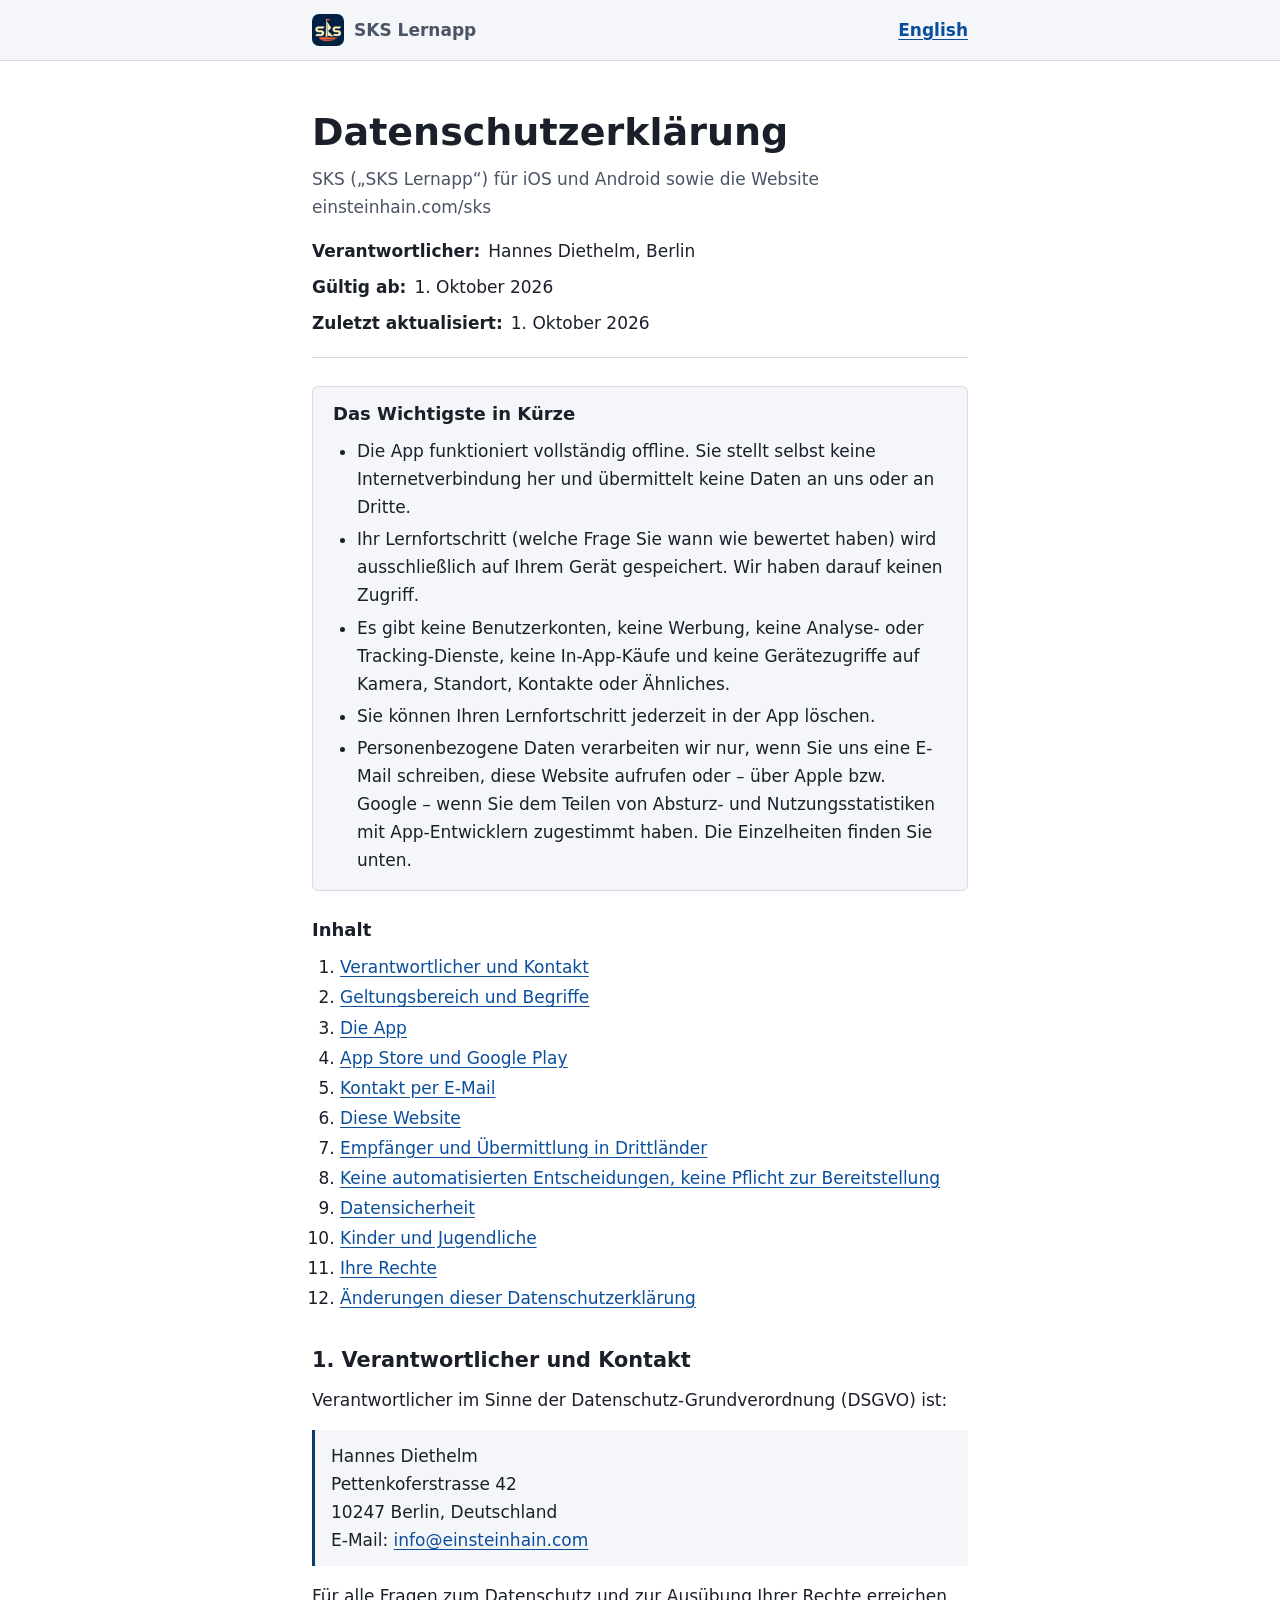
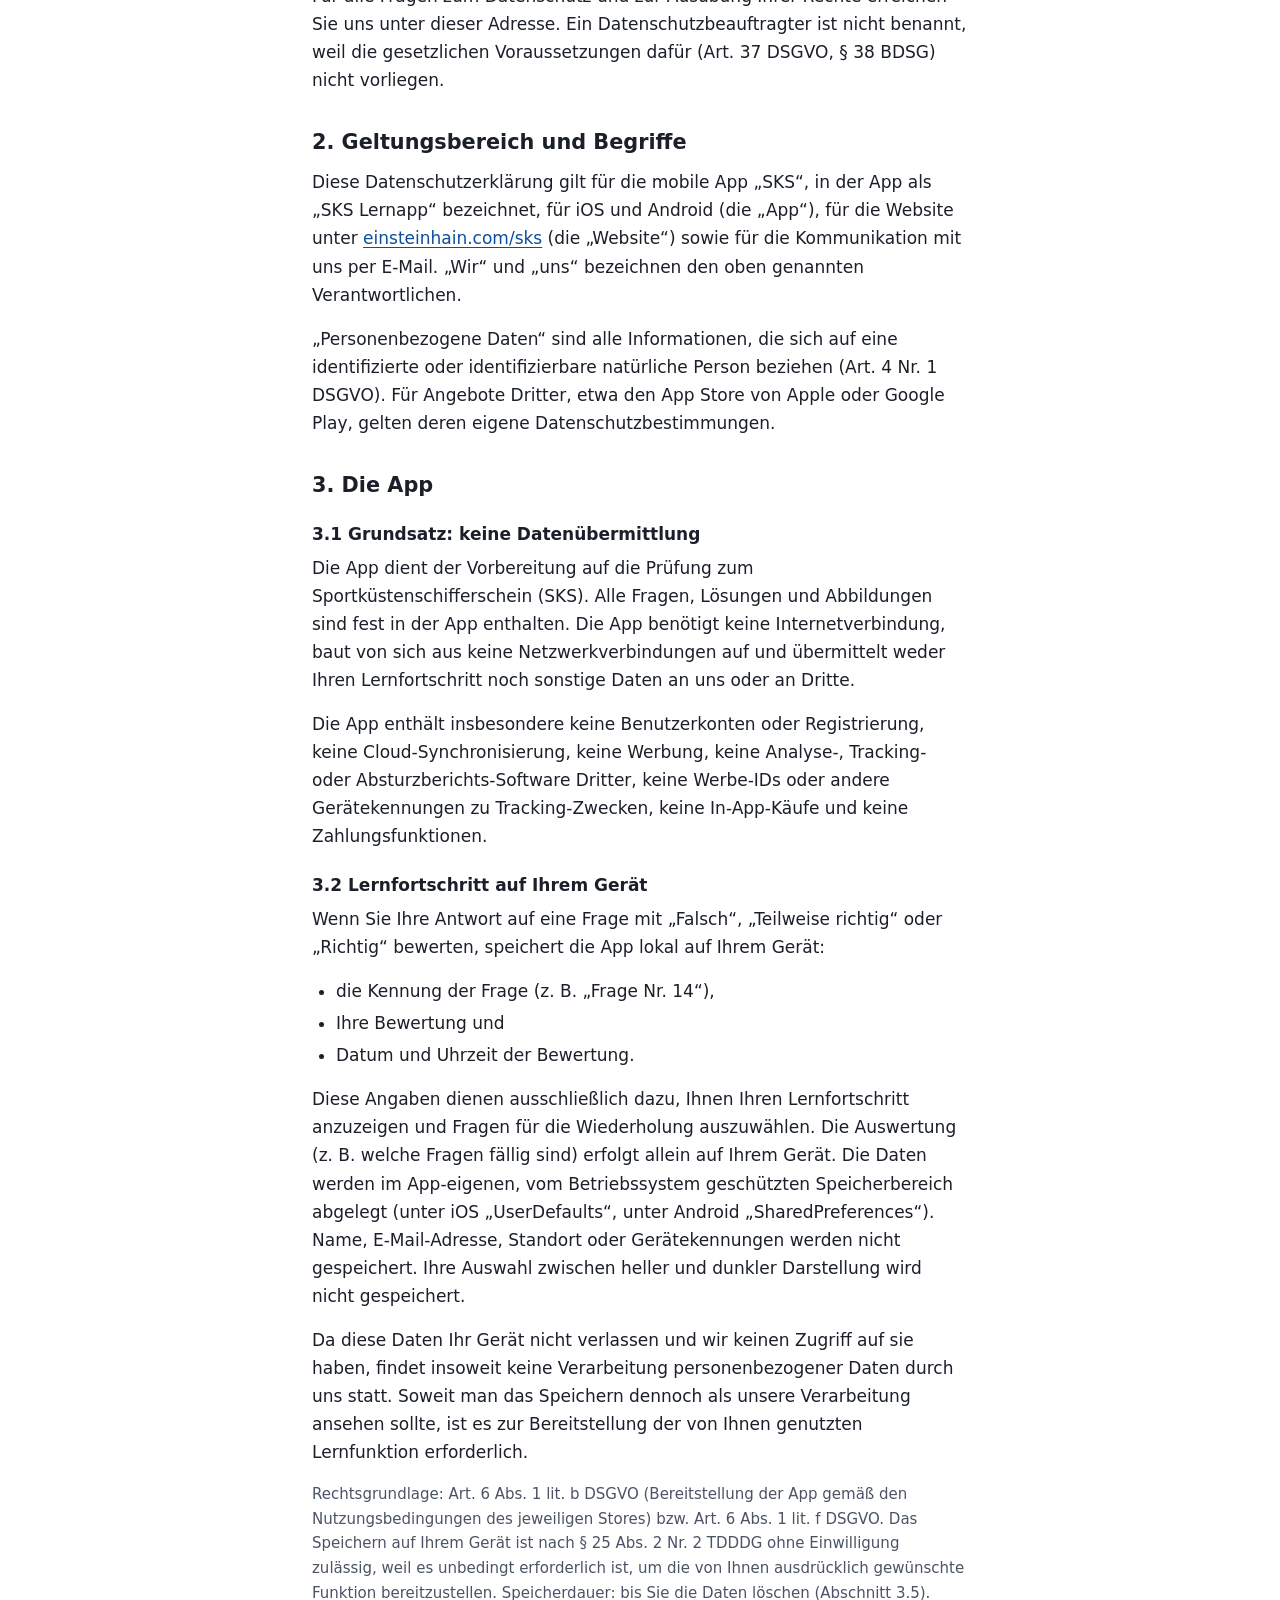
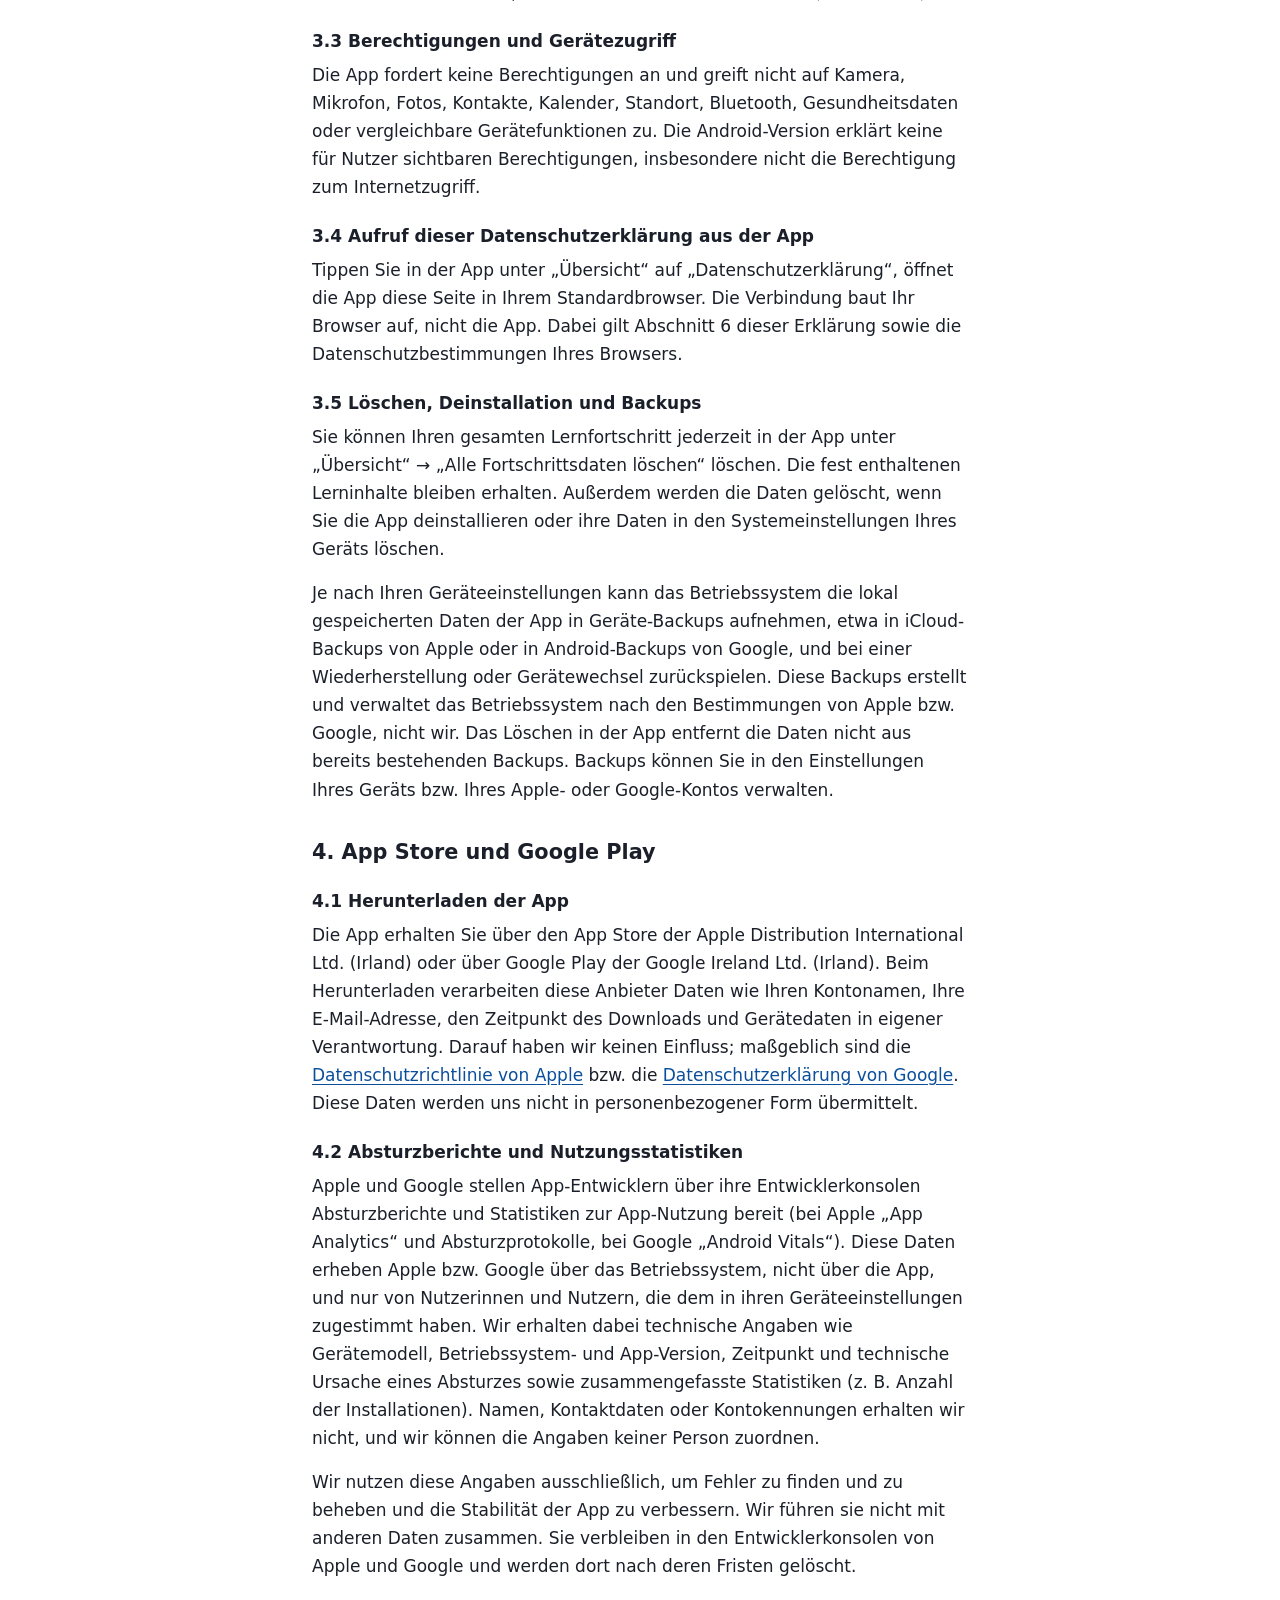
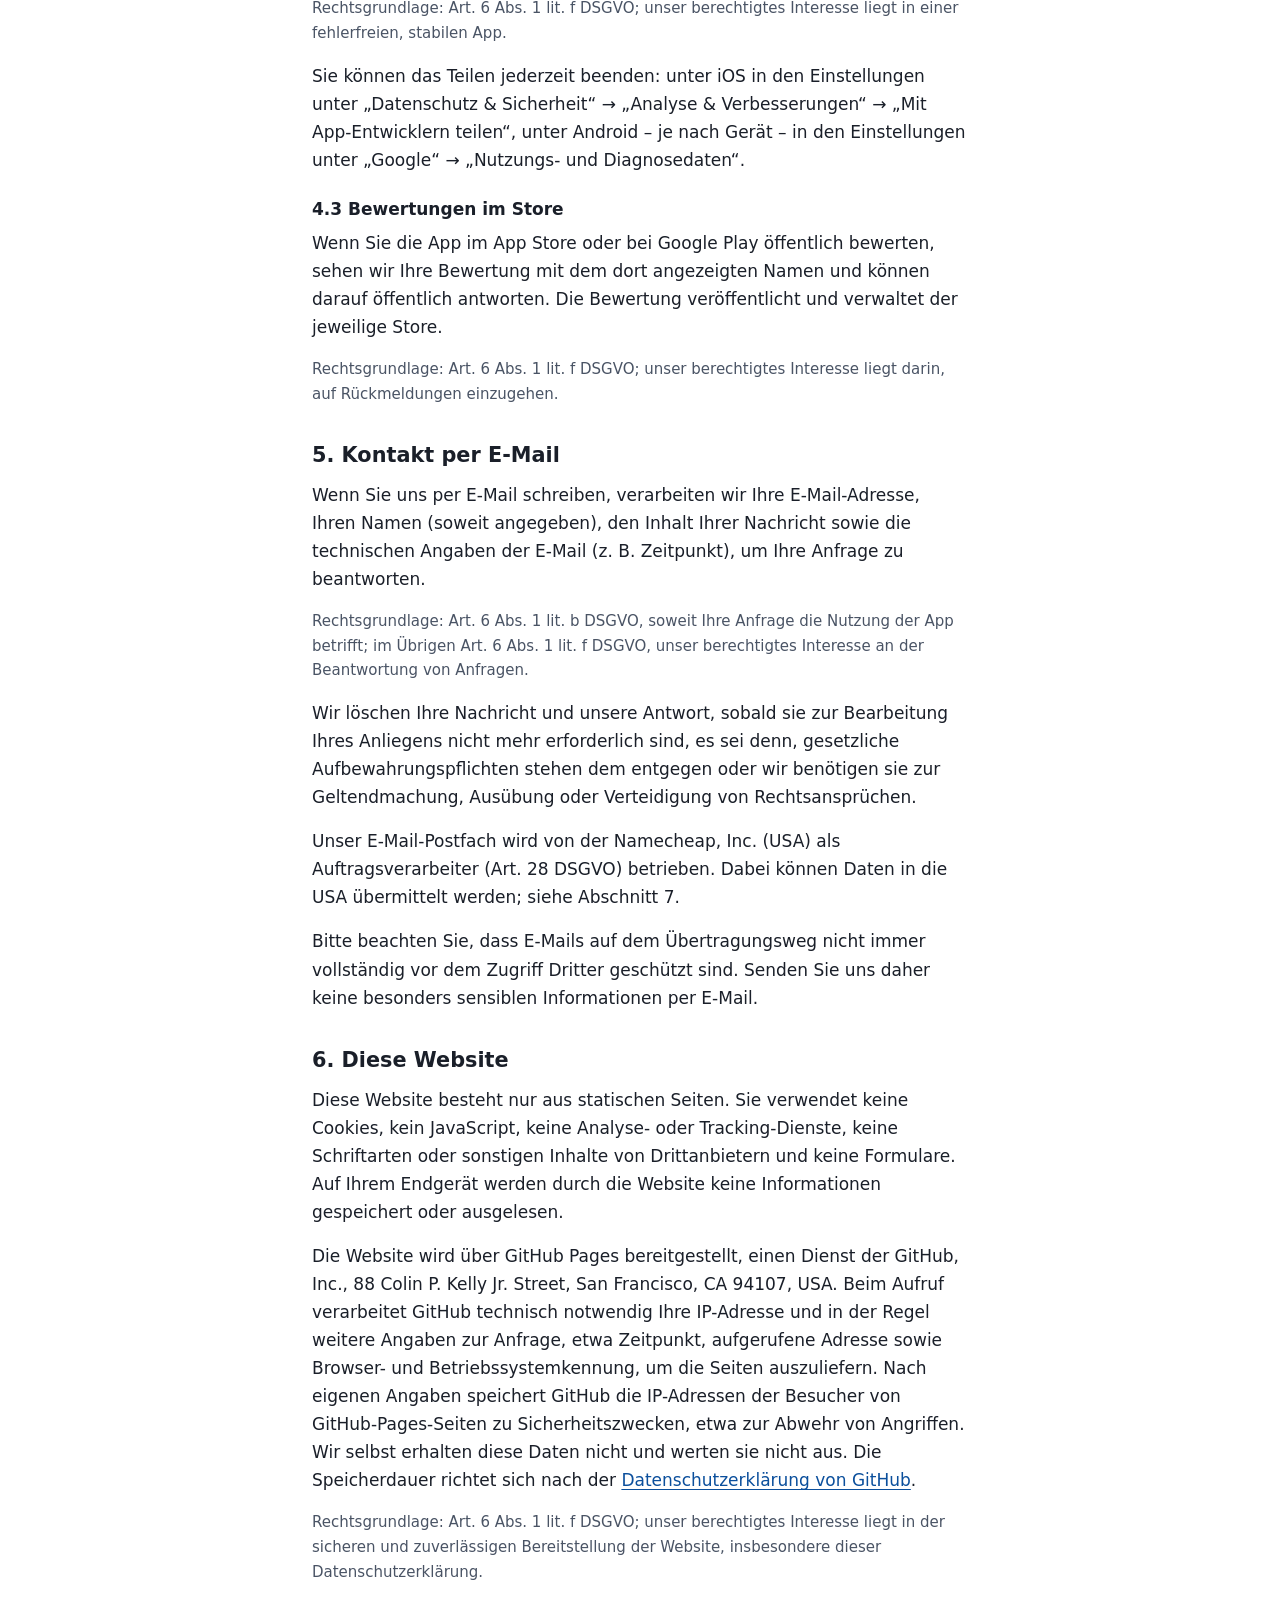
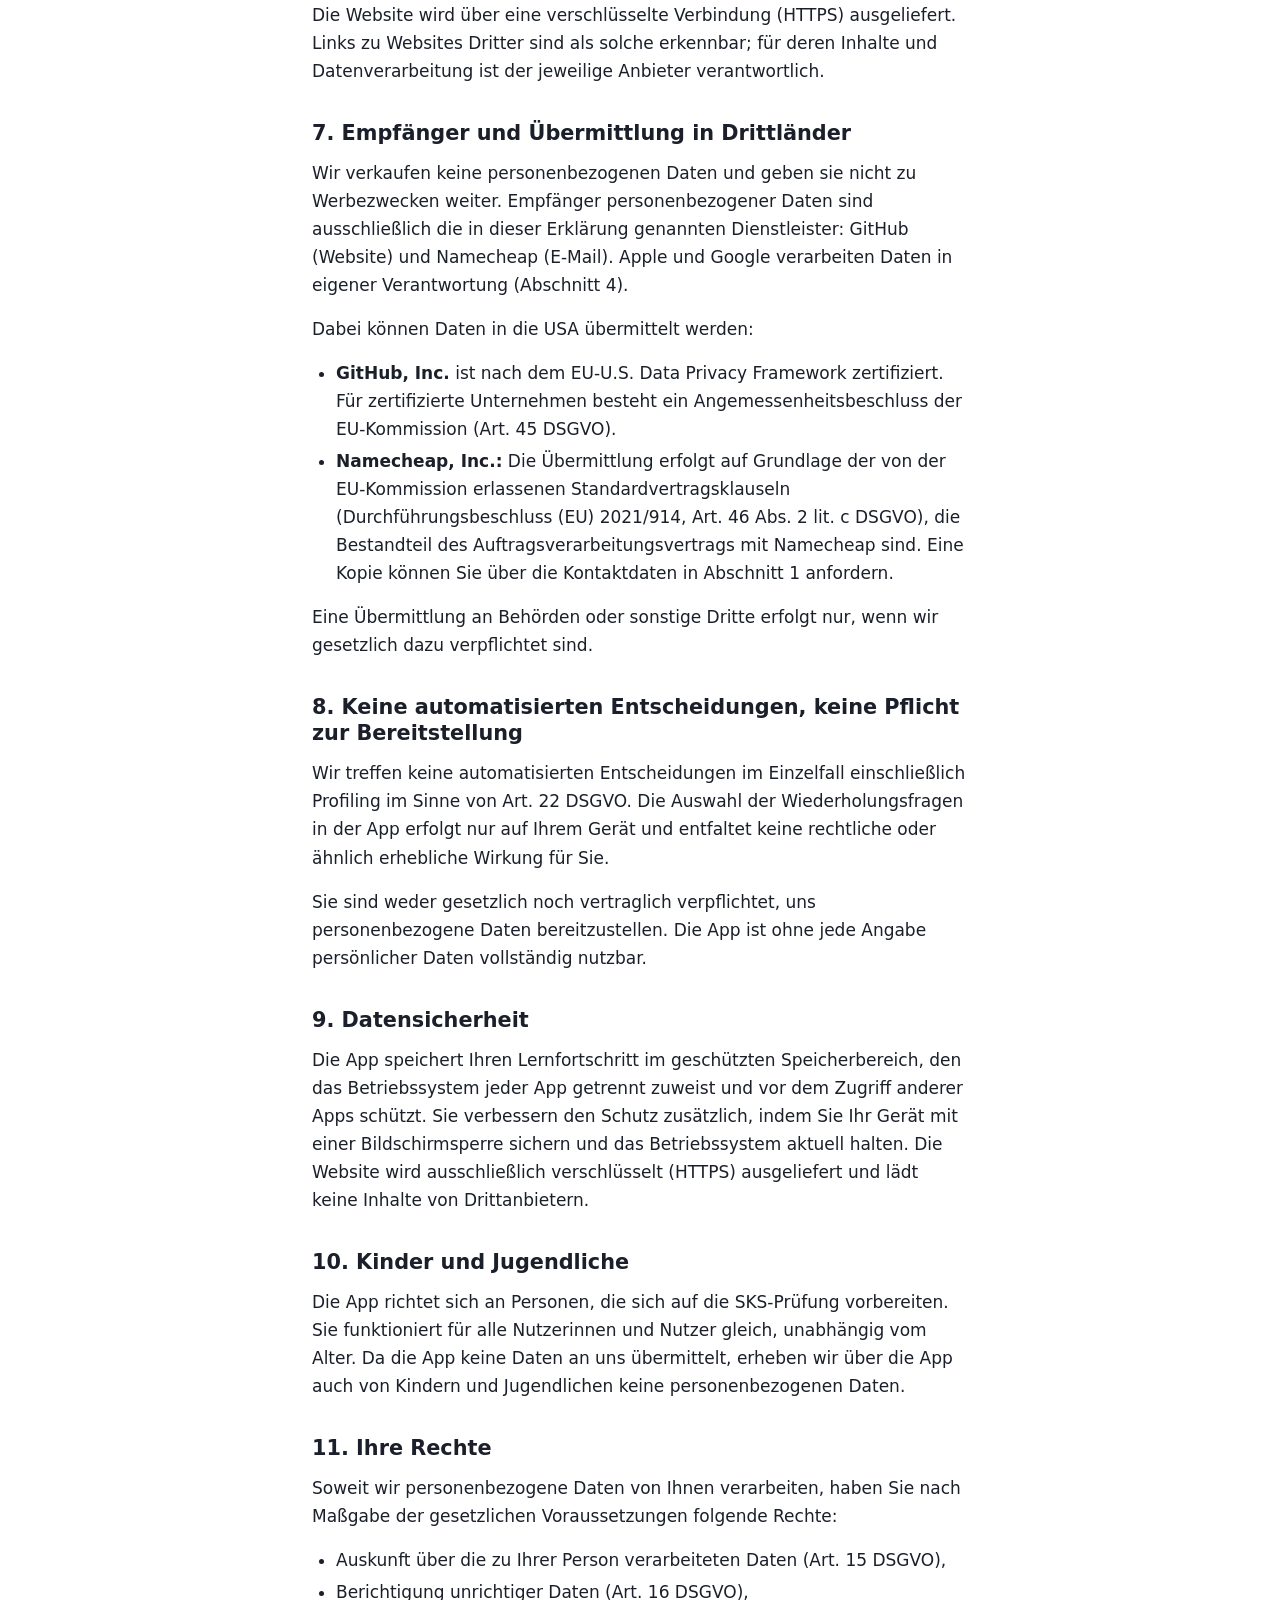
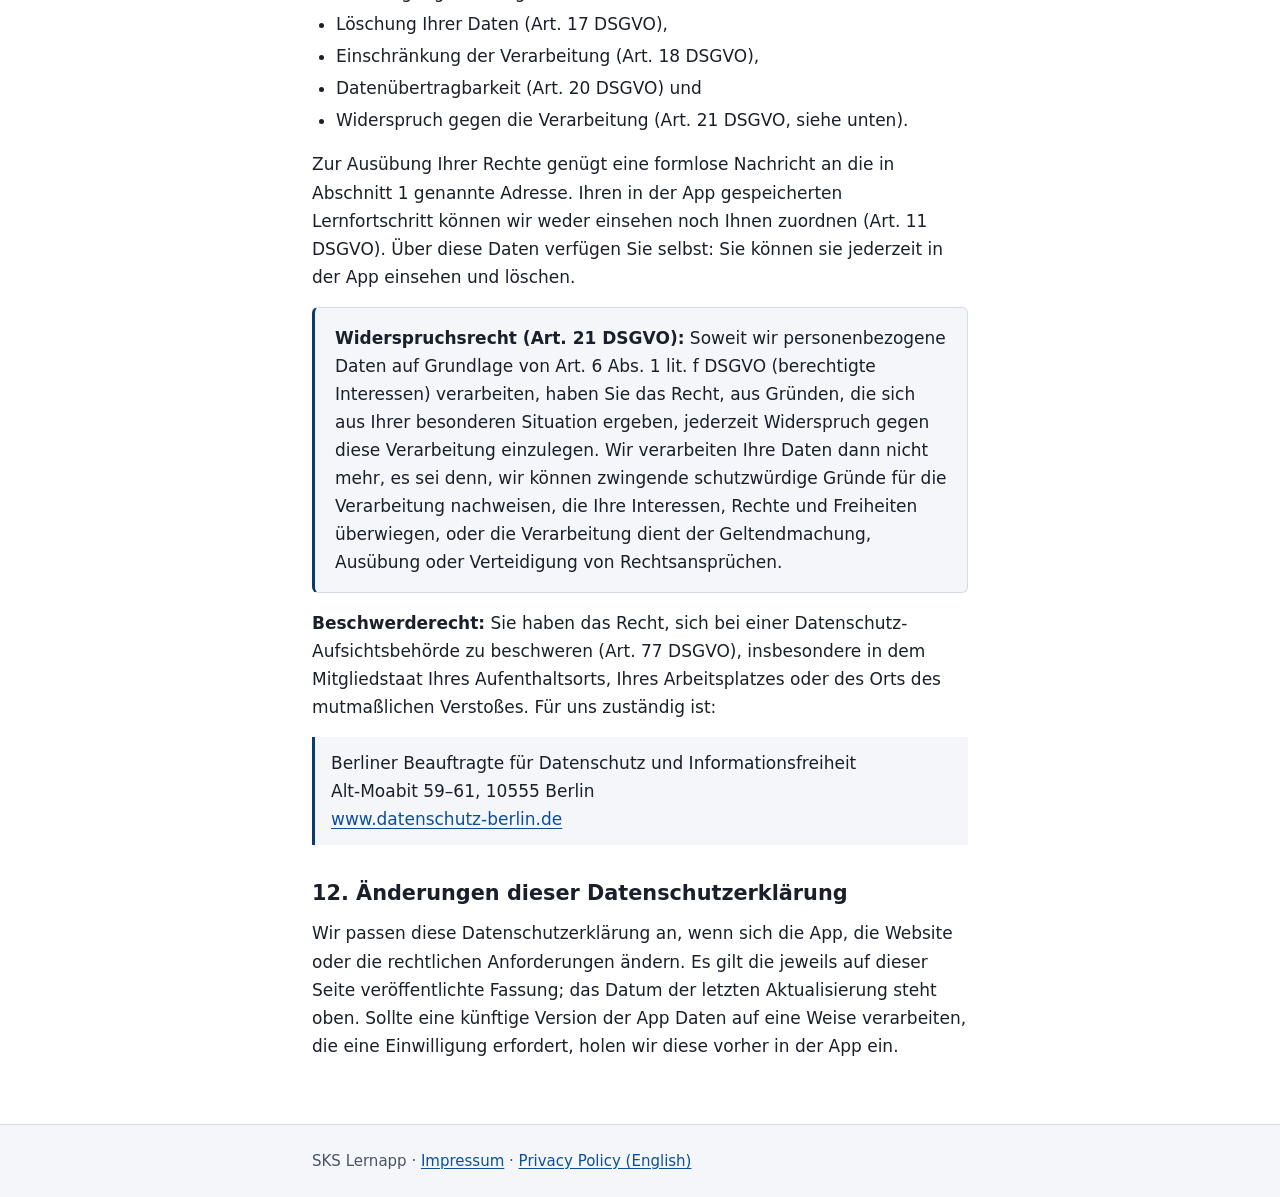
==== commit 00351f11: "Revert "Use rounded favicons with transparent corners for browser tabs" This reverts commit f10aa8c3" ====
--- a/datenschutz/index.html
+++ b/datenschutz/index.html
@@ -13,7 +13,7 @@
   <link rel="alternate" hreflang="en" href="https://einsteinhain.com/sks/privacy-policy/">
   <link rel="alternate" hreflang="x-default" href="https://einsteinhain.com/sks/datenschutz/">
   <link rel="icon" type="image/png" sizes="32x32" href="../icons/favicon-32.png">
-  <link rel="icon" type="image/png" sizes="16x16" href="../icons/favicon-16.png">
+  <link rel="icon" type="image/png" sizes="192x192" href="../icons/icon-192.png">
   <link rel="apple-touch-icon" href="../icons/apple-touch-icon.png">
   <link rel="stylesheet" href="../css/styles.css">
 </head>
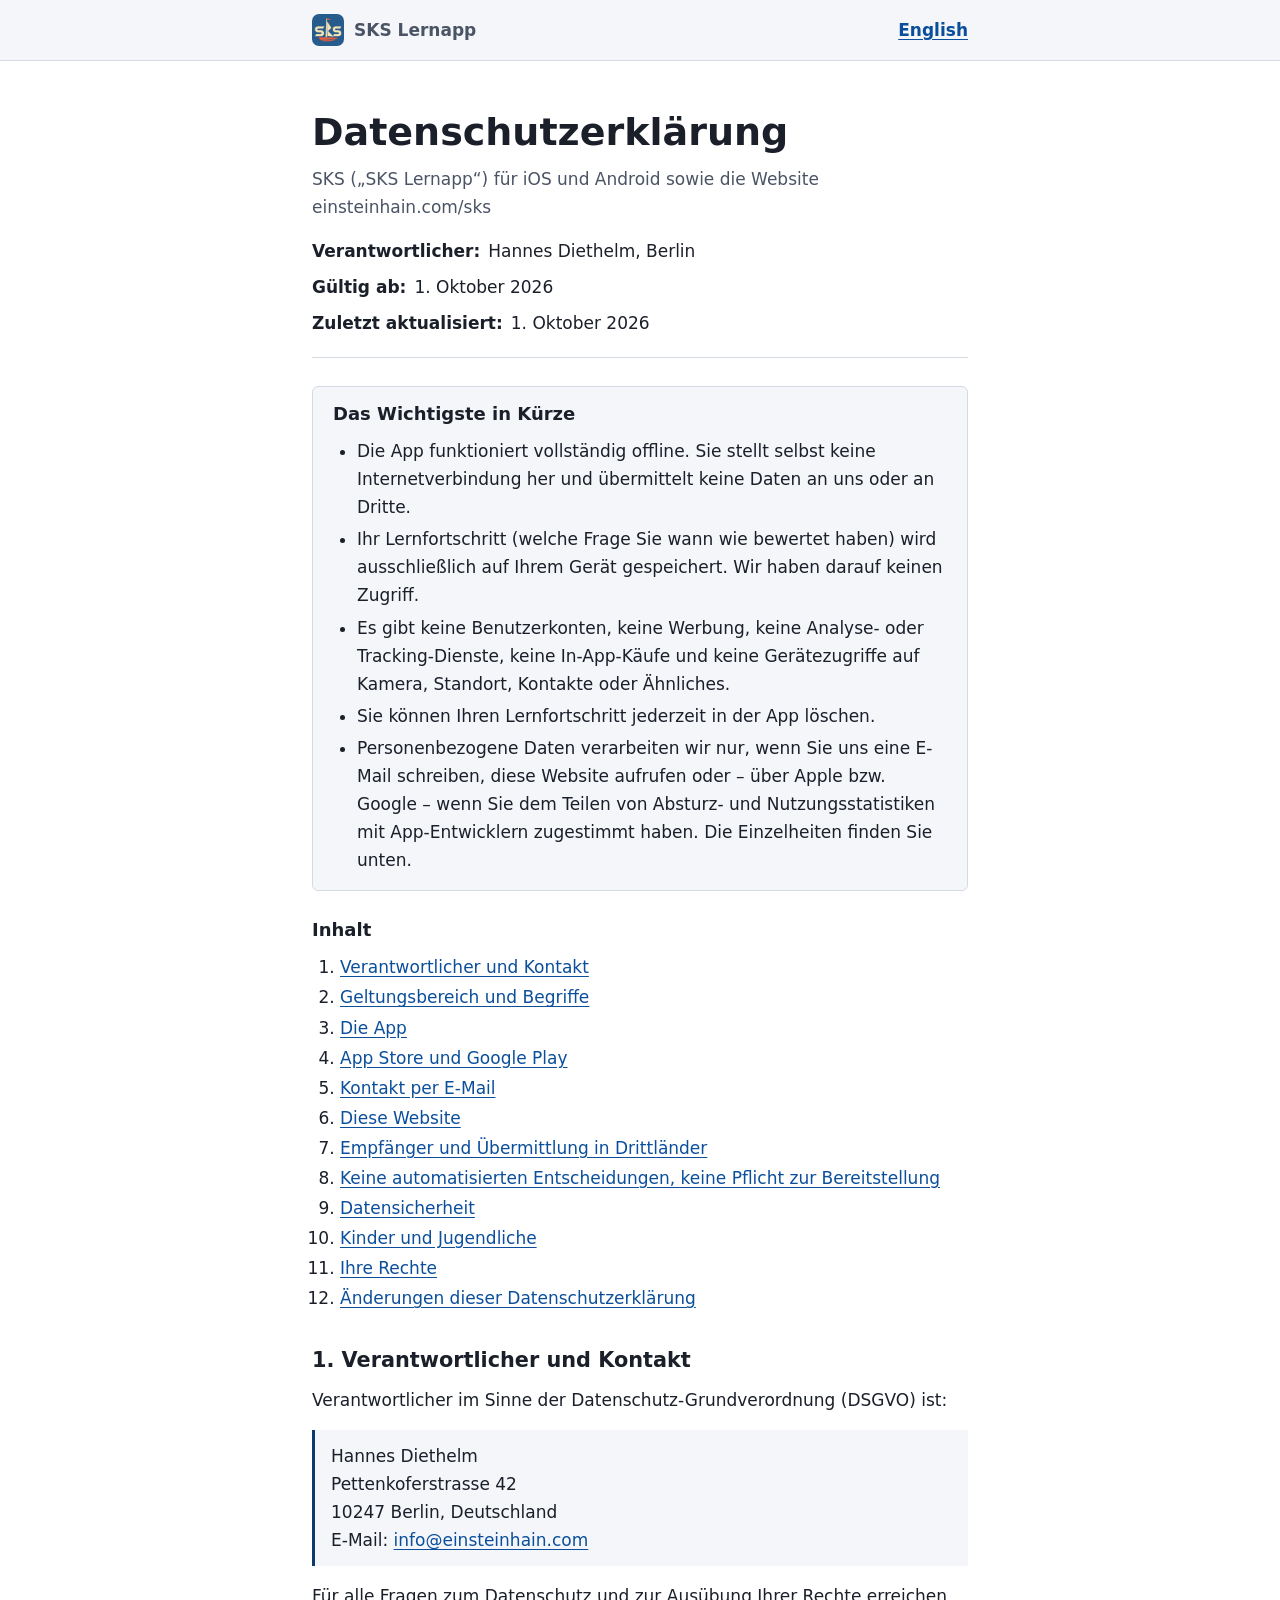
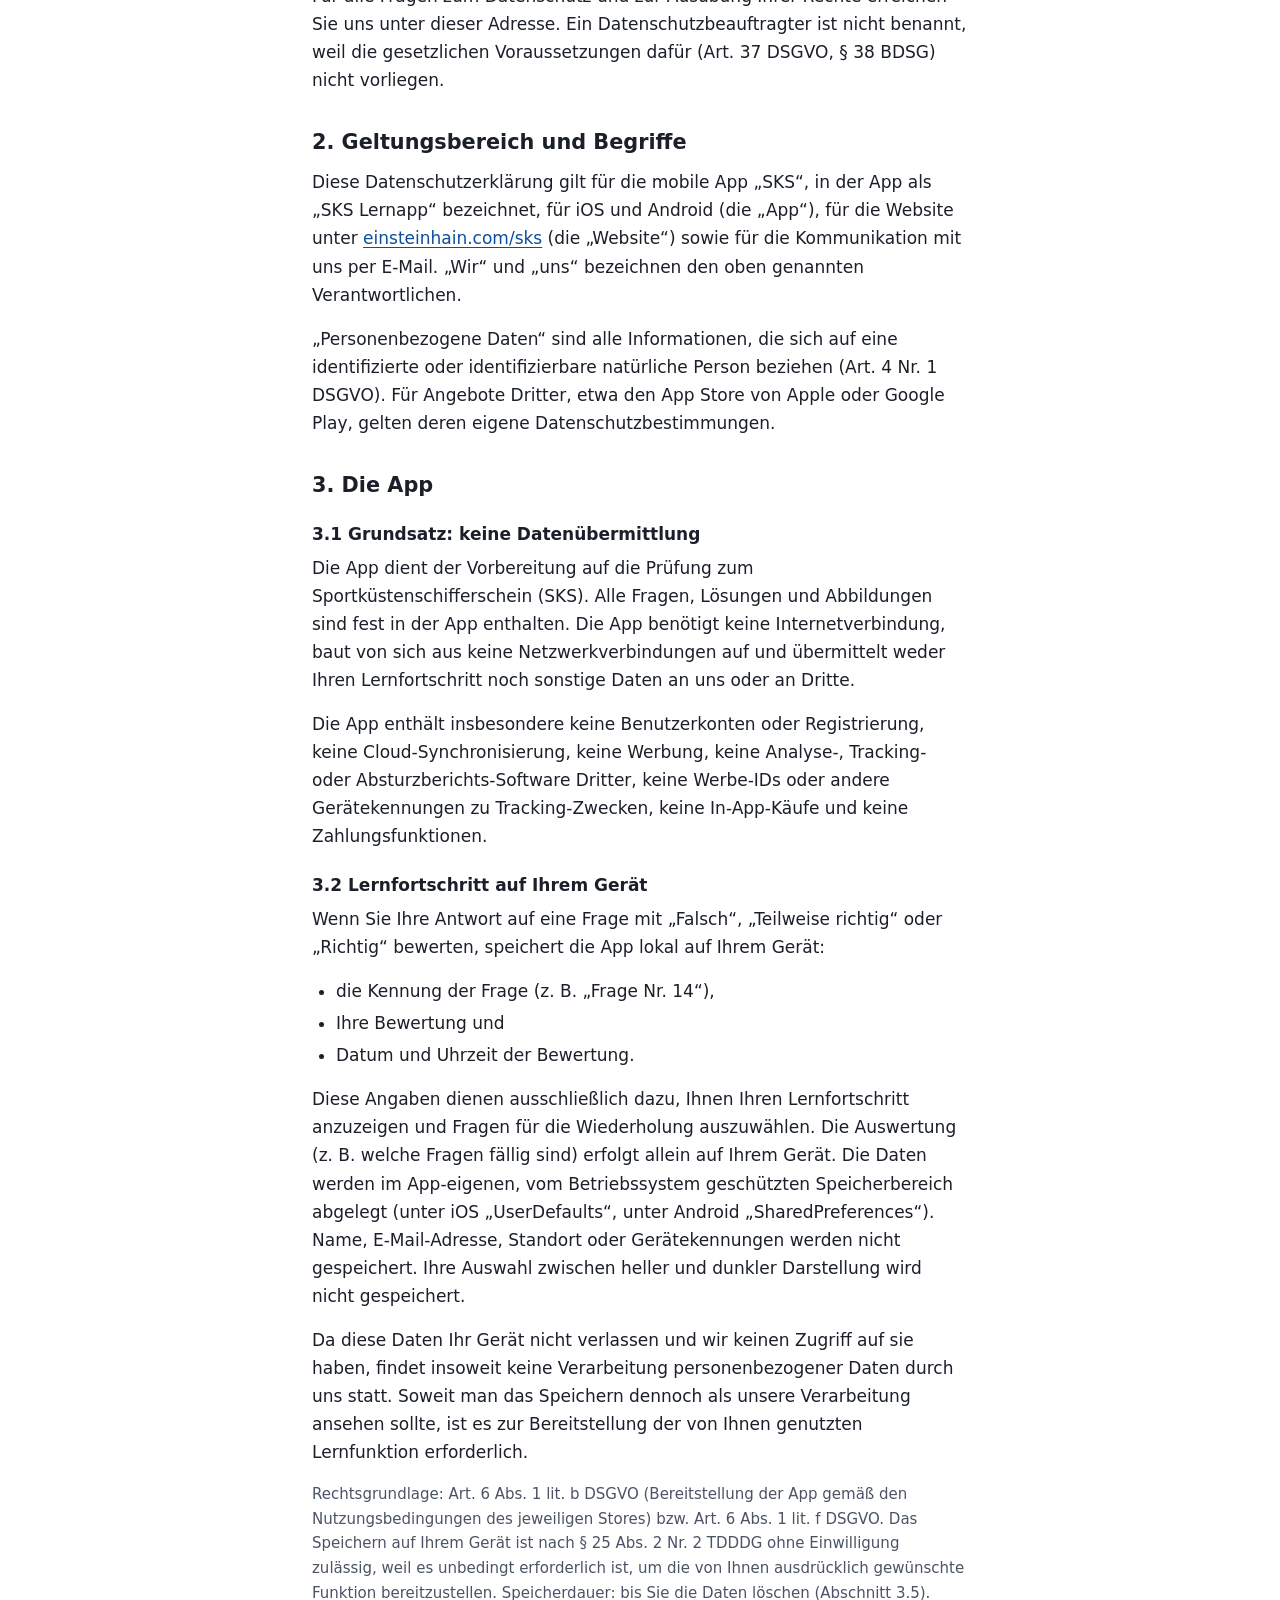
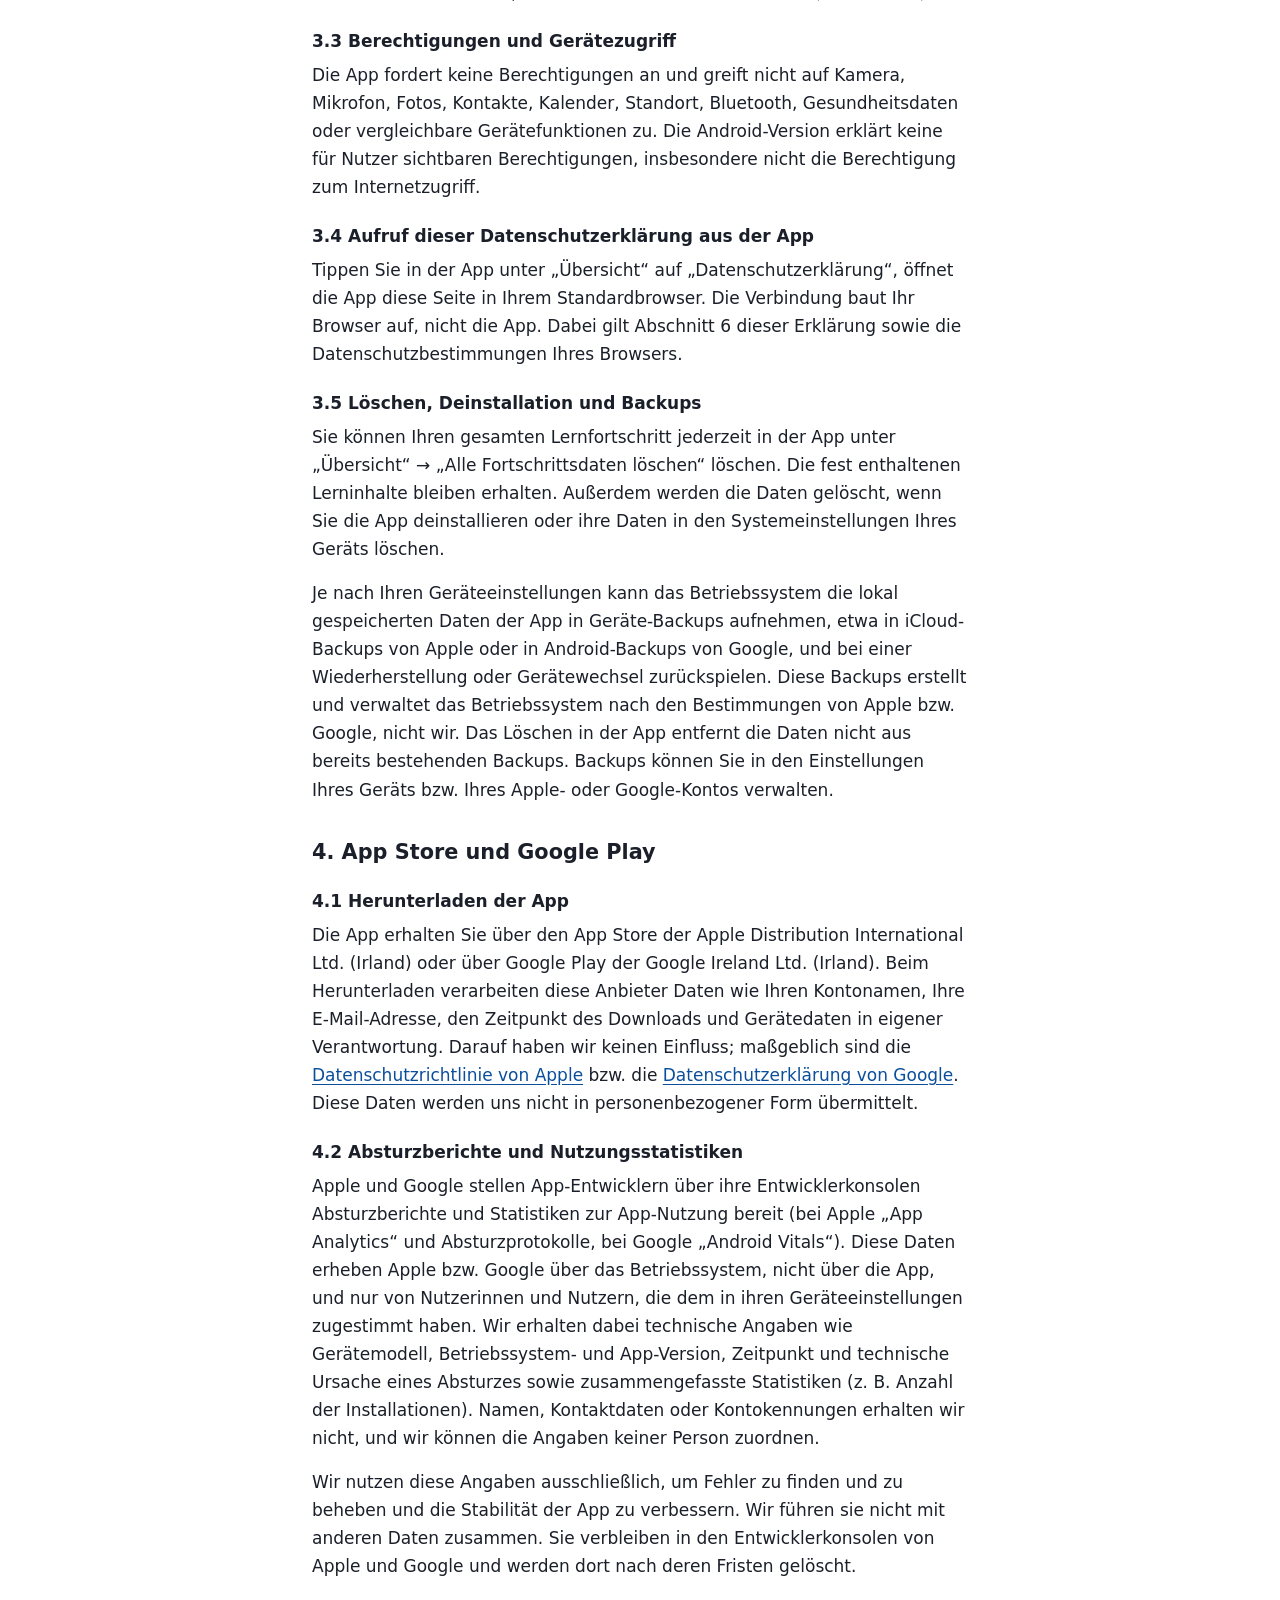
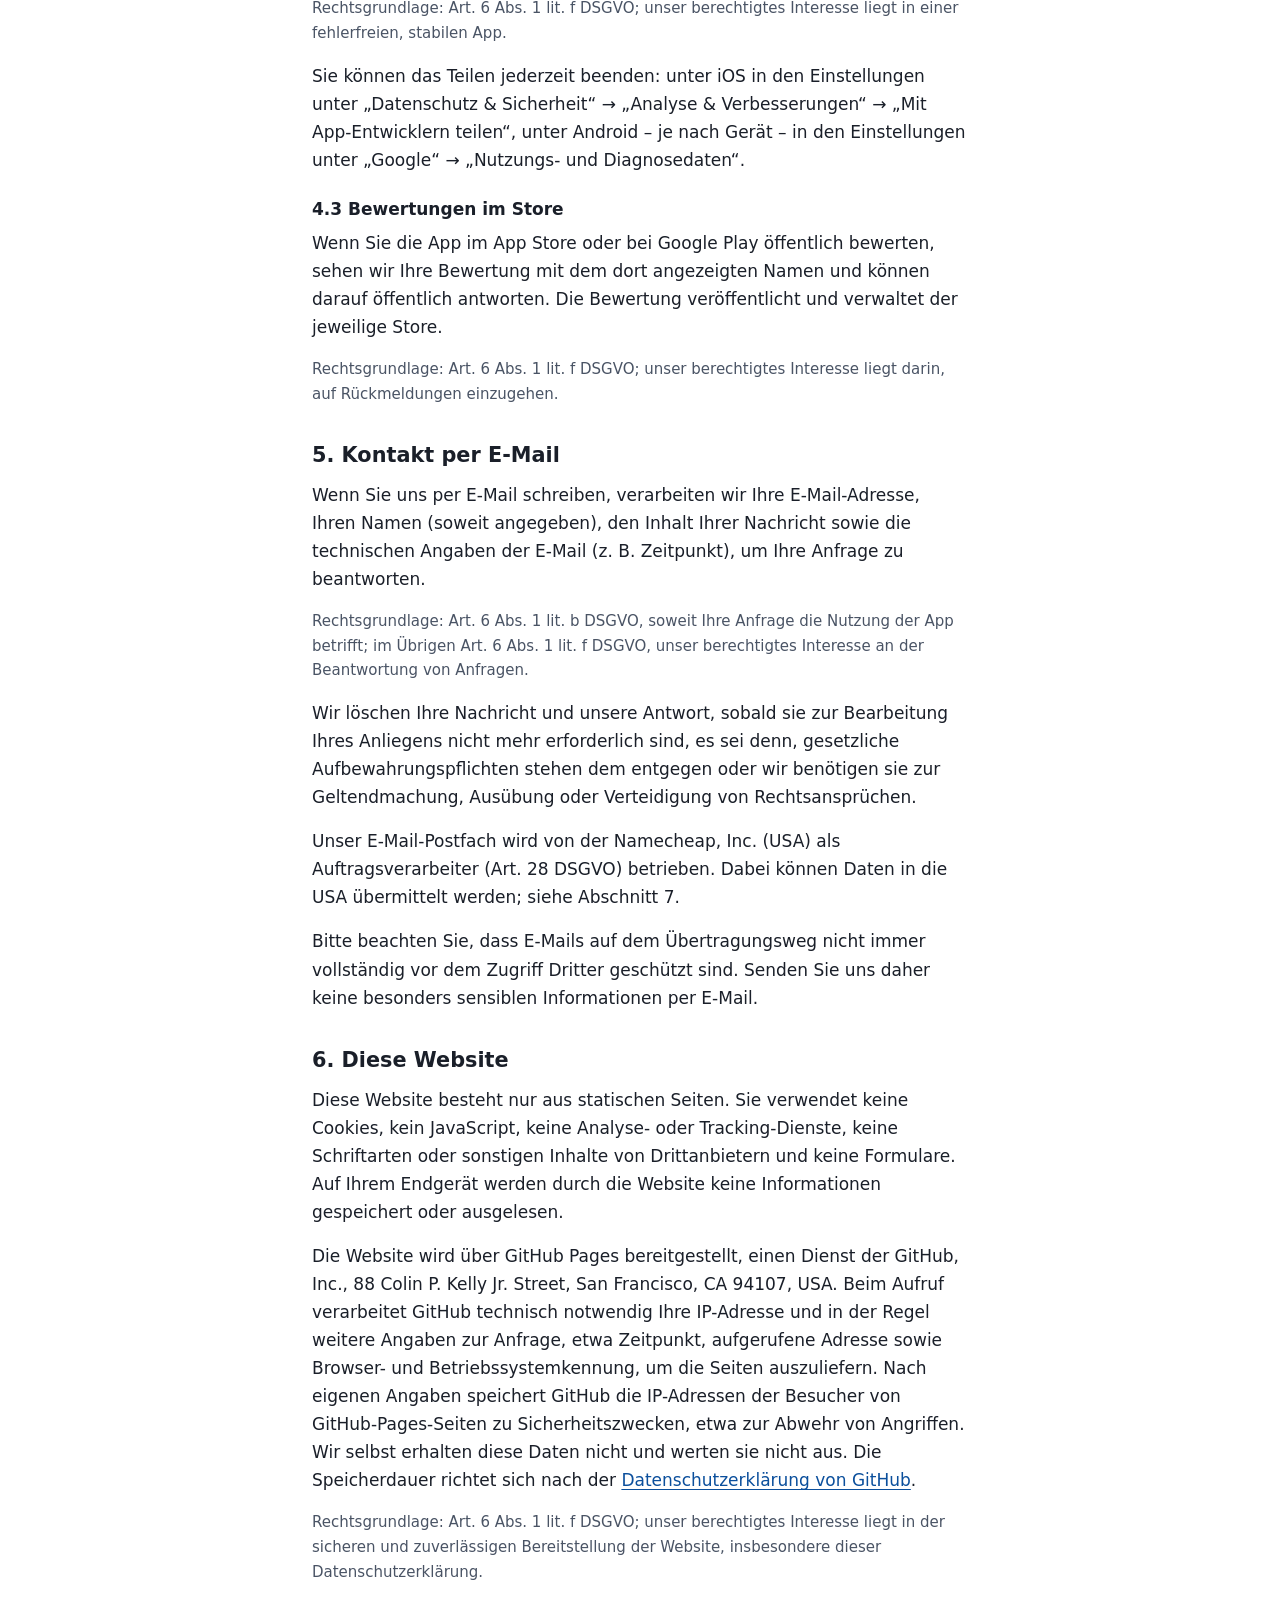
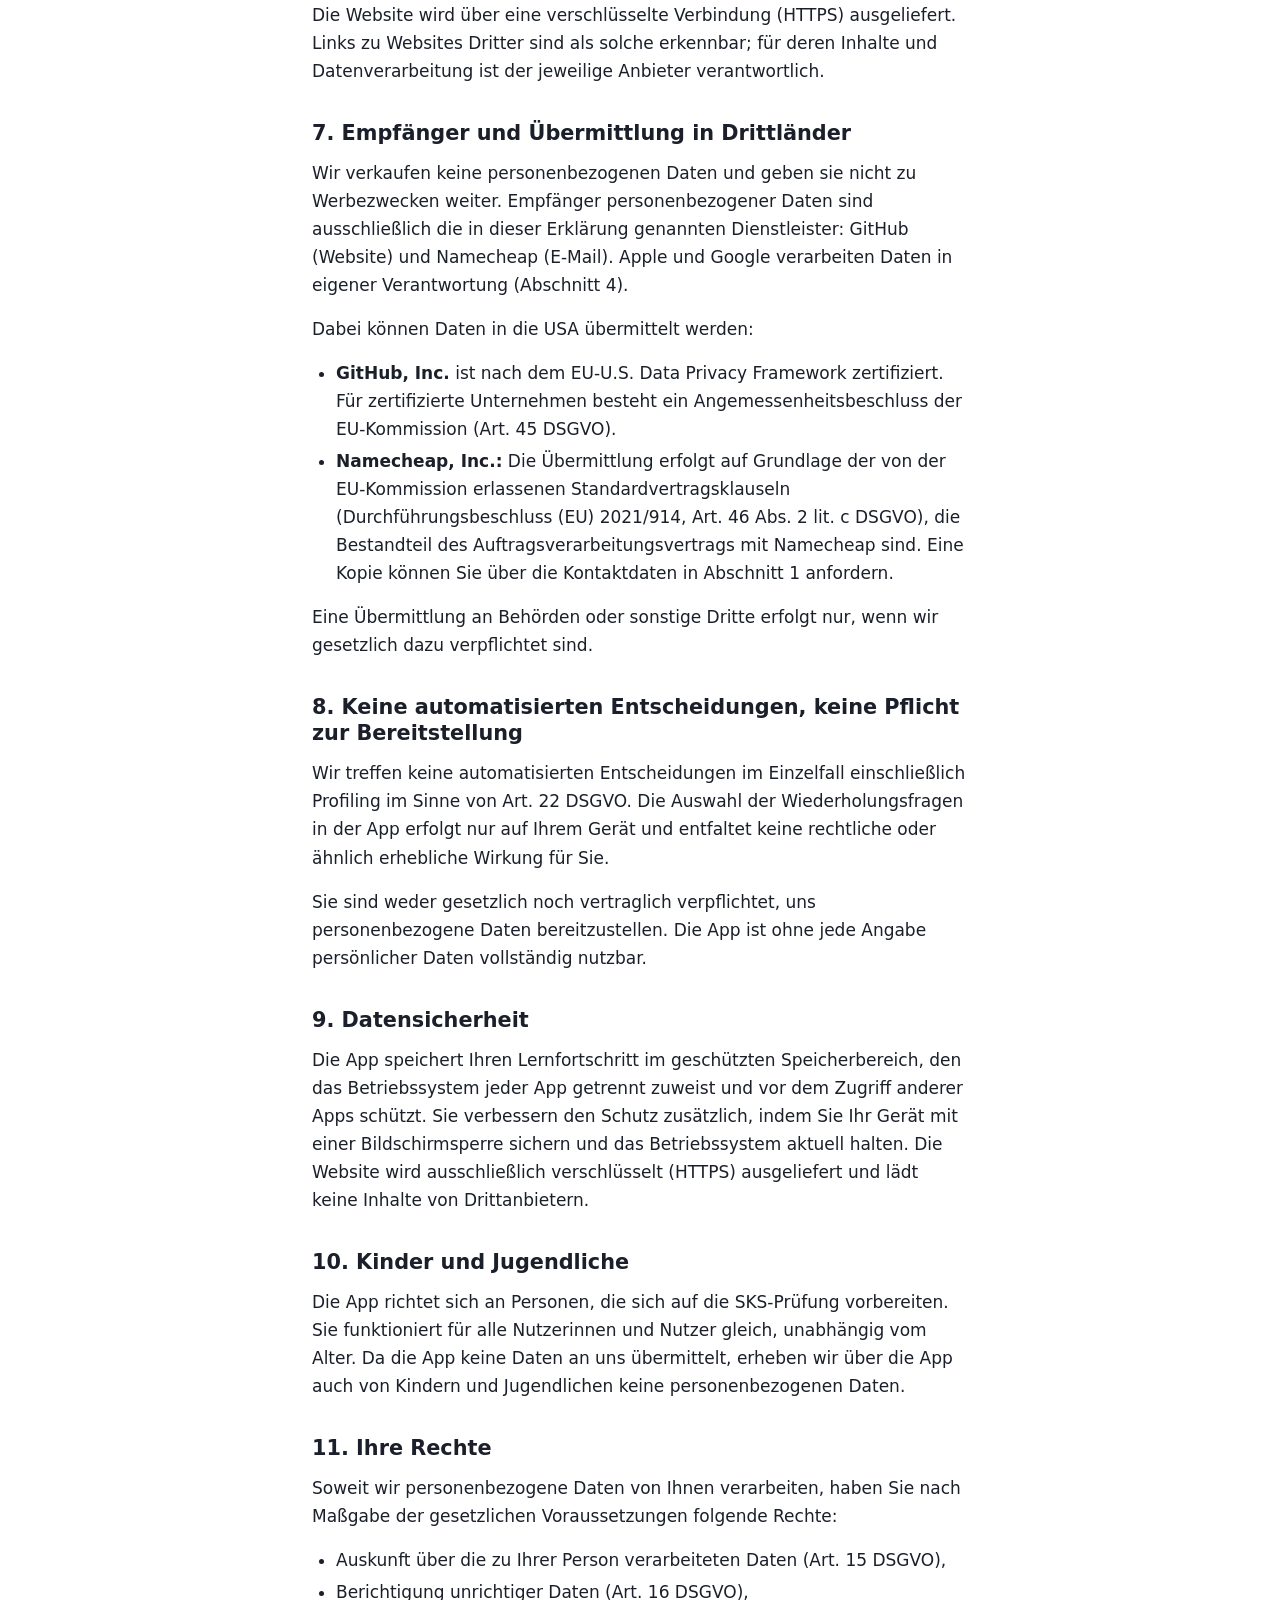
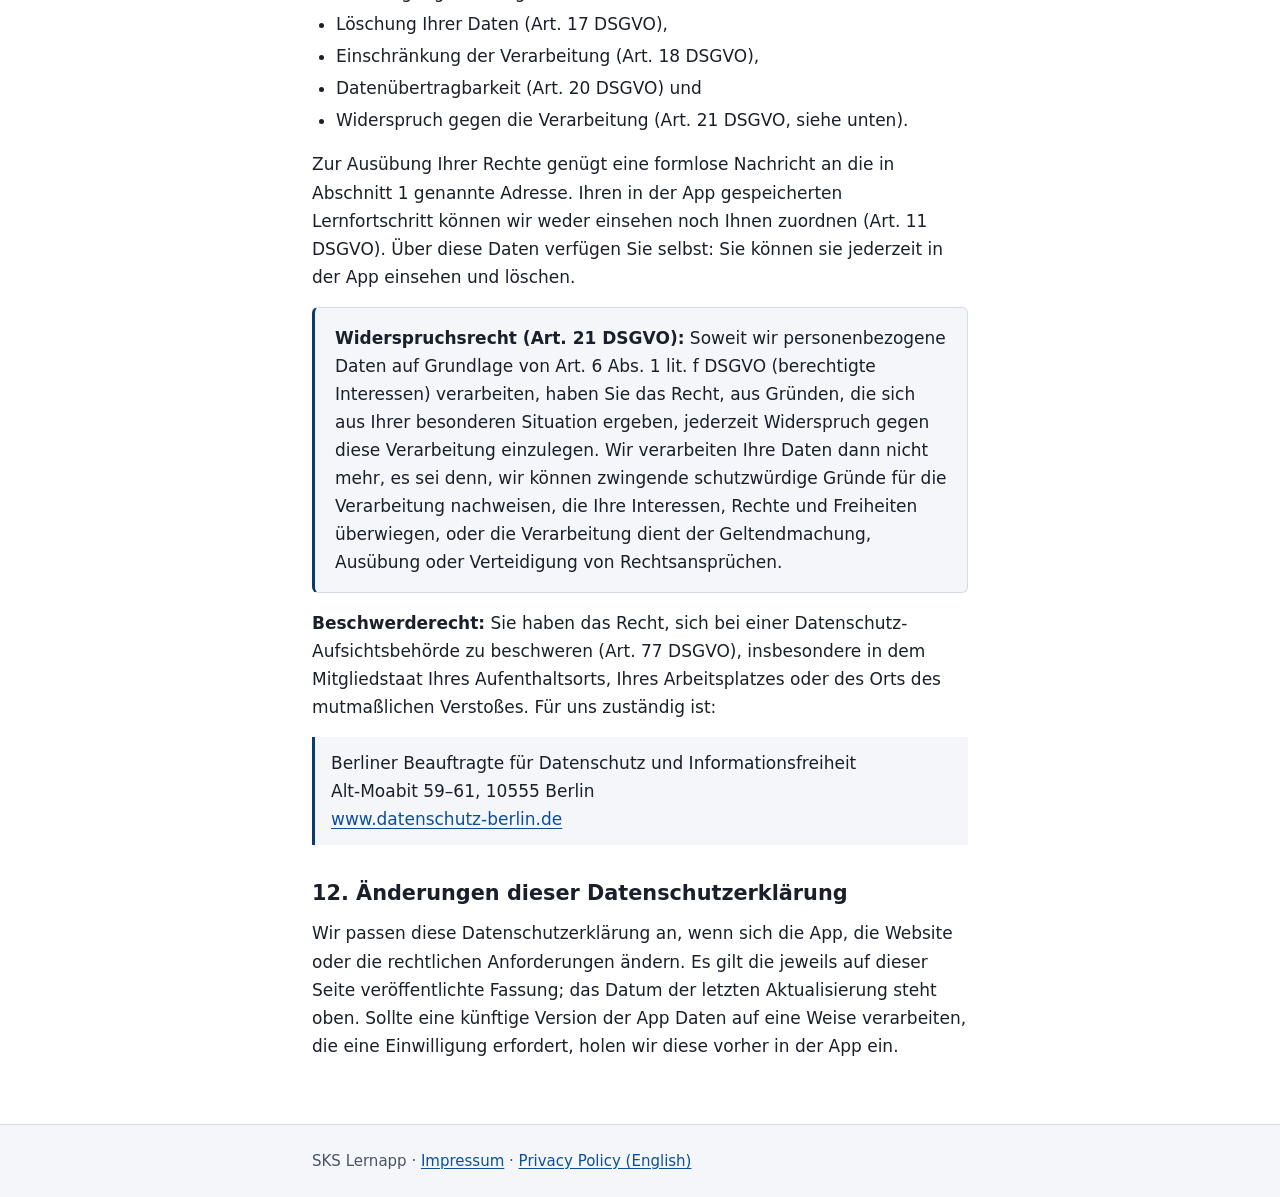
==== commit bfbe80e9: "Use a single light-blue icon file for all pages Co-Authored-By: Claude Opus 5.5 <noreply@anthropic.c" ====
--- a/datenschutz/index.html
+++ b/datenschutz/index.html
@@ -12,9 +12,8 @@
   <link rel="alternate" hreflang="de" href="https://einsteinhain.com/sks/datenschutz/">
   <link rel="alternate" hreflang="en" href="https://einsteinhain.com/sks/privacy-policy/">
   <link rel="alternate" hreflang="x-default" href="https://einsteinhain.com/sks/datenschutz/">
-  <link rel="icon" type="image/png" sizes="32x32" href="../icons/favicon-32.png">
-  <link rel="icon" type="image/png" sizes="192x192" href="../icons/icon-192.png">
-  <link rel="apple-touch-icon" href="../icons/apple-touch-icon.png">
+  <link rel="icon" type="image/png" href="../icons/icon.png">
+  <link rel="apple-touch-icon" href="../icons/icon.png">
   <link rel="stylesheet" href="../css/styles.css">
 </head>
 <body>
@@ -22,7 +21,7 @@
 
   <header class="site-header">
     <div class="container header-row">
-      <p class="brand"><img class="brand-logo" src="../icons/favicon-32.png" srcset="../icons/favicon-32.png 1x, ../icons/icon-192.png 2x" width="32" height="32" alt=""> <span class="brand-name">SKS Lernapp</span></p>
+      <p class="brand"><img class="brand-logo" src="../icons/icon.png" width="32" height="32" alt=""> <span class="brand-name">SKS Lernapp</span></p>
       <a class="lang-link" href="../privacy-policy/" hreflang="en" lang="en">English</a>
     </div>
   </header>
